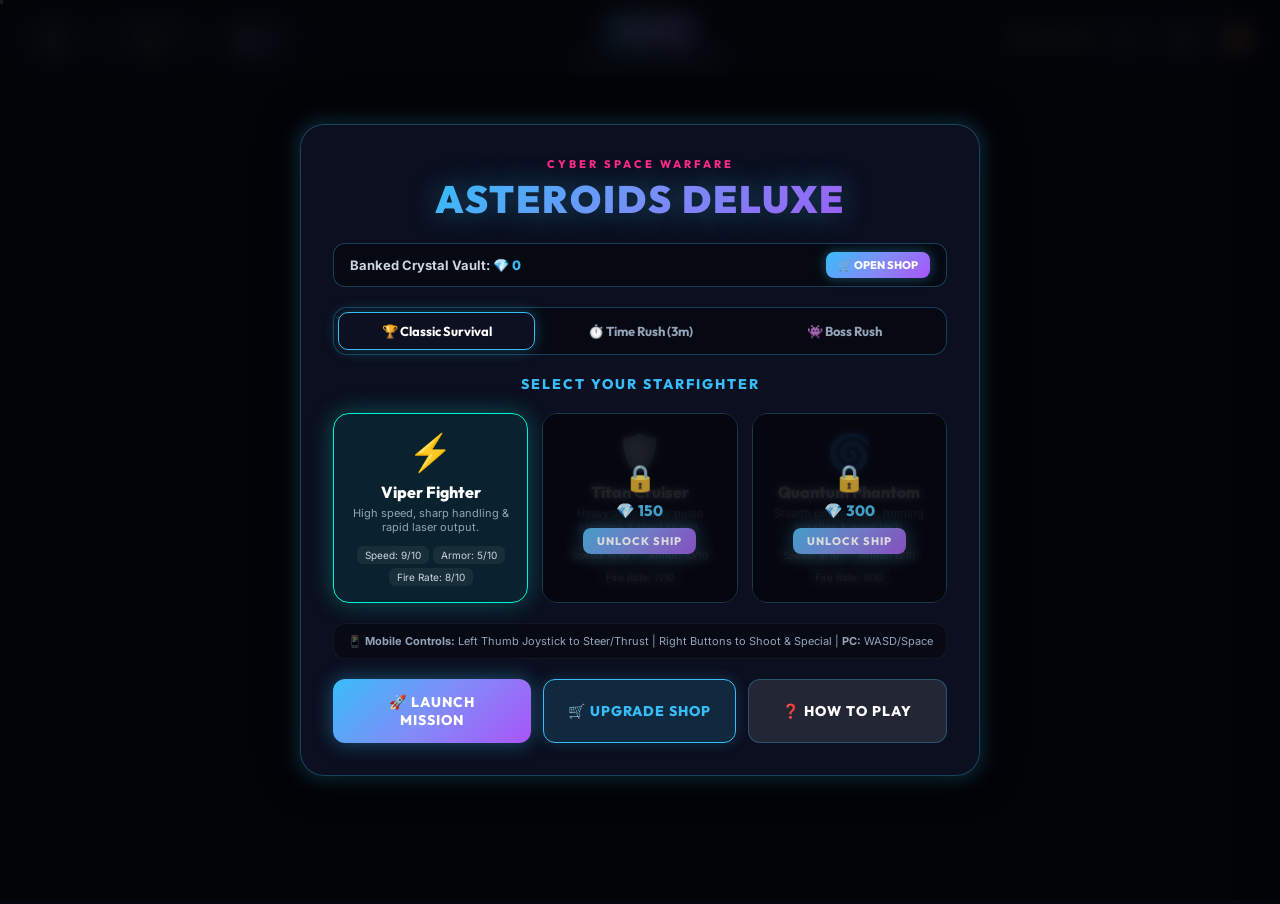
==== index.html @ 1f2d40e6 "feat: add responsive UI, touch-optimized game controls, and CSS styling for mobile support" ====
<!DOCTYPE html>
<html lang="en">
<head>
    <meta charset="UTF-8" />
    <meta name="viewport" content="width=device-width, initial-scale=1.0, maximum-scale=1.0, user-scalable=no, viewport-fit=cover" />
    <meta name="mobile-web-app-capable" content="yes" />
    <meta name="apple-mobile-web-app-capable" content="yes" />
    <meta name="apple-mobile-web-app-status-bar-style" content="black-translucent" />
    <meta name="theme-color" content="#05070e" />
    <title>Asteroids Deluxe: Cyber Space Warfare</title>
    
    <!-- Google Fonts -->
    <link rel="preconnect" href="https://fonts.googleapis.com" />
    <link rel="preconnect" href="https://fonts.gstatic.com" crossorigin />
    <link href="https://fonts.googleapis.com/css2?family=Outfit:wght@400;600;700;800;900&family=Inter:wght@400;500;600;700&display=swap" rel="stylesheet" />
    
    <!-- CSS -->
    <link rel="stylesheet" href="css/style.css" />
</head>
<body class="sci-fi-theme">
    <div class="app-viewport">
        <!-- PORTRAIT / LANDSCAPE PROMPT OVERLAY -->
        <div id="landscapePrompt" class="landscape-prompt-overlay">
            <div class="prompt-card">
                <div class="phone-rotate-icon">📱🔄</div>
                <h2>PLEASE ROTATE YOUR DEVICE</h2>
                <p>Asteroids Deluxe is designed for <strong>Mobile Landscape Mode</strong> for maximum tactical view & controls.</p>
                <button id="fullscreenLockBtn" class="btn btn-primary btn-fullscreen">
                    🚀 ENTER LANDSCAPE FULLSCREEN
                </button>
            </div>
        </div>

        <!-- CANVAS GAME VIEWPORT -->
        <canvas id="gameCanvas"></canvas>

        <!-- TOP HUD DISPLAY -->
        <header class="hud-top">
            <div class="hud-group">
                <div class="stat-box">
                    <span class="stat-label">SCORE</span>
                    <span class="stat-value" id="scoreDisplay">000,000</span>
                </div>
                <div class="stat-box">
                    <span class="stat-label">HIGH SCORE</span>
                    <span class="stat-value gold-text" id="highScoreDisplay">000,000</span>
                </div>
                <div class="stat-box">
                    <span class="stat-label">CRYSTALS</span>
                    <span class="stat-value cyan-text" id="crystalDisplay">💎 0</span>
                </div>
            </div>

            <div class="hud-group center-hud">
                <div class="wave-badge" id="waveBadge">WAVE 1</div>
                <div class="wave-objective-box">
                    <span class="wave-objective" id="waveObjective">ASTEROIDS: 8 REMAINING</span>
                    <div class="wave-progress-bar">
                        <div class="wave-progress-fill" id="waveProgressFill" style="width: 0%;"></div>
                    </div>
                </div>
                <!-- Boss Health Bar Container (Hidden by default) -->
                <div class="boss-health-container" id="bossHealthContainer" style="display: none;">
                    <div class="boss-name" id="bossName">ALIEN MOTHERSHIP</div>
                    <div class="boss-health-bar">
                        <div class="boss-health-fill" id="bossHealthFill" style="width: 100%;"></div>
                    </div>
                </div>
            </div>

            <div class="hud-group">
                <div class="lives-container" id="livesContainer">
                    <!-- Ship icons rendered dynamically -->
                </div>
                <button id="shopBtn" class="icon-btn" title="Upgrade Shop">
                    <span>🛒</span>
                </button>
                <button id="soundBtn" class="icon-btn" title="Toggle Sound">
                    <span id="soundIcon">🔊</span>
                </button>
                <button id="pauseBtn" class="icon-btn" title="Pause Game">
                    <span>⏸️</span>
                </button>
            </div>
        </header>

        <!-- SHIP SELECTION / START SCREEN OVERLAY -->
        <div id="startScreen" class="overlay-screen active">
            <div class="screen-card">
                <div class="game-logo">
                    <span class="logo-badge">CYBER SPACE WARFARE</span>
                    <h1 class="logo-title">ASTEROIDS DELUXE</h1>
                </div>

                <div class="vault-balance" id="vaultBalanceCard">
                    <span>Banked Crystal Vault: <strong class="cyan-text" id="vaultCrystalDisplay">💎 0</strong></span>
                    <button id="openShopChipBtn" class="vault-shop-chip">🛒 OPEN SHOP</button>
                </div>

                <div class="mode-selector">
                    <button class="mode-tab active" data-mode="classic">🏆 Classic Survival</button>
                    <button class="mode-tab" data-mode="timerush">⏱️ Time Rush (3m)</button>
                    <button class="mode-tab" data-mode="bossrush">👾 Boss Rush</button>
                </div>

                <h2 class="section-title">SELECT YOUR STARFIGHTER</h2>
                <div class="ship-select-grid">
                    <!-- Viper Fighter -->
                    <div class="ship-card selected" data-ship="viper" id="shipCardViper">
                        <div class="ship-preview viper-preview">⚡</div>
                        <h3 class="ship-name">Viper Fighter</h3>
                        <p class="ship-desc">High speed, sharp handling & rapid laser output.</p>
                        <div class="ship-stats">
                            <span class="stat-pill">Speed: 9/10</span>
                            <span class="stat-pill">Armor: 5/10</span>
                            <span class="stat-pill">Fire Rate: 8/10</span>
                        </div>
                    </div>

                    <!-- Titan Cruiser -->
                    <div class="ship-card locked" data-ship="titan" id="shipCardTitan">
                        <div class="lock-overlay" id="lockOverlayTitan">
                            <span class="lock-icon">🔒</span>
                            <span class="lock-cost">💎 150</span>
                            <button class="btn btn-primary btn-unlock" id="unlockTitanBtn">UNLOCK SHIP</button>
                        </div>
                        <div class="ship-preview titan-preview">🛡️</div>
                        <h3 class="ship-name">Titan Cruiser</h3>
                        <p class="ship-desc">Heavy armor, dual pulse cannons & blast shield.</p>
                        <div class="ship-stats">
                            <span class="stat-pill">Speed: 6/10</span>
                            <span class="stat-pill">Armor: 10/10</span>
                            <span class="stat-pill">Fire Rate: 7/10</span>
                        </div>
                    </div>

                    <!-- Quantum Phantom -->
                    <div class="ship-card locked" data-ship="quantum" id="shipCardQuantum">
                        <div class="lock-overlay" id="lockOverlayQuantum">
                            <span class="lock-icon">🔒</span>
                            <span class="lock-cost">💎 300</span>
                            <button class="btn btn-primary btn-unlock" id="unlockQuantumBtn">UNLOCK SHIP</button>
                        </div>
                        <div class="ship-preview quantum-preview">🌀</div>
                        <h3 class="ship-name">Quantum Phantom</h3>
                        <p class="ship-desc">Stealth phase-dash, homing missiles & warp tech.</p>
                        <div class="ship-stats">
                            <span class="stat-pill">Speed: 8/10</span>
                            <span class="stat-pill">Armor: 6/10</span>
                            <span class="stat-pill">Fire Rate: 9/10</span>
                        </div>
                    </div>
                </div>

                <div class="controls-guide">
                    <span>📱 <strong>Mobile Controls:</strong> Left Thumb Joystick to Steer/Thrust | Right Buttons to Shoot & Special | <strong>PC:</strong> WASD/Space</span>
                </div>

                <div class="start-actions">
                    <button id="startGameBtn" class="btn btn-primary btn-launch">
                        🚀 LAUNCH MISSION
                    </button>
                    <button id="startShopBtn" class="btn btn-secondary btn-shop-menu">
                        🛒 UPGRADE SHOP
                    </button>
                    <button id="helpBtn" class="btn btn-secondary btn-help">
                        ❓ HOW TO PLAY
                    </button>
                </div>
            </div>
        </div>

        <!-- UPGRADE SHOP DRAWER OVERLAY -->
        <div id="shopDrawer" class="overlay-drawer">
            <div class="drawer-content">
                <div class="drawer-header">
                    <h2>🛒 SPACE CRYSTAL UPGRADE SHOP</h2>
                    <button id="closeShopBtn" class="close-btn">&times;</button>
                </div>
                <div class="shop-balance">
                    Available Crystals: <span class="cyan-text" id="shopCrystalCount">💎 0</span>
                </div>
                <div class="shop-items-grid">
                    <!-- Laser Power -->
                    <div class="shop-item">
                        <div class="item-icon">⚡</div>
                        <div class="item-details">
                            <h3>Plasma Laser Power</h3>
                            <p>Increase laser damage & size</p>
                            <div class="item-level" id="levelLaser">Lvl 1/5</div>
                        </div>
                        <button class="btn btn-primary buy-btn" id="buyLaserBtn" data-upgrade="laser">
                            💎 <span id="costLaser">50</span>
                        </button>
                    </div>

                    <!-- Fire Rate -->
                    <div class="shop-item">
                        <div class="item-icon">🔥</div>
                        <div class="item-details">
                            <h3>Rapid Cannon Pulse</h3>
                            <p>Faster firing velocity & shorter delay</p>
                            <div class="item-level" id="levelFirerate">Lvl 1/5</div>
                        </div>
                        <button class="btn btn-primary buy-btn" id="buyFirerateBtn" data-upgrade="firerate">
                            💎 <span id="costFirerate">40</span>
                        </button>
                    </div>

                    <!-- Shield Capacity -->
                    <div class="shop-item">
                        <div class="item-icon">🛡️</div>
                        <div class="item-details">
                            <h3>Force Shield Generator</h3>
                            <p>Absorb collision damage & hazards</p>
                            <div class="item-level" id="levelShield">Lvl 1/5</div>
                        </div>
                        <button class="btn btn-primary buy-btn" id="buyShieldBtn" data-upgrade="shield">
                            💎 <span id="costShield">60</span>
                        </button>
                    </div>

                    <!-- Bomb Capacity -->
                    <div class="shop-item">
                        <div class="item-icon">💣</div>
                        <div class="item-details">
                            <h3>EMP Smart Bomb Charge</h3>
                            <p>Destroys all asteroids & UFOs in radius</p>
                            <div class="item-level" id="levelBomb">Lvl 1/3</div>
                        </div>
                        <button class="btn btn-primary buy-btn" id="buyBombBtn" data-upgrade="bomb">
                            💎 <span id="costBomb">75</span>
                        </button>
                    </div>

                    <!-- Crystal Magnet -->
                    <div class="shop-item">
                        <div class="item-icon">🧲</div>
                        <div class="item-details">
                            <h3>Crystal Magnet Field</h3>
                            <p>Attract floating crystals from a distance</p>
                            <div class="item-level" id="levelMagnet">Lvl 1/5</div>
                        </div>
                        <button class="btn btn-primary buy-btn" id="buyMagnetBtn" data-upgrade="magnet">
                            💎 <span id="costMagnet">40</span>
                        </button>
                    </div>

                    <!-- Extra Life Repair -->
                    <div class="shop-item">
                        <div class="item-icon">❤️</div>
                        <div class="item-details">
                            <h3>Hull Repair / Extra Life</h3>
                            <p>Add 1 extra life to current starfighter</p>
                            <div class="item-level" id="levelLife">Instant</div>
                        </div>
                        <button class="btn btn-primary buy-btn" id="buyLifeBtn" data-upgrade="life">
                            💎 <span id="costLife">100</span>
                        </button>
                    </div>
                </div>
            </div>
        </div>

        <!-- HOW TO PLAY & CONTROLS TUTORIAL MODAL -->
        <div id="helpModal" class="overlay-screen">
            <div class="screen-card help-card">
                <div class="drawer-header">
                    <h2>❓ COMMANDER'S TACTICAL GUIDE</h2>
                    <button id="closeHelpBtn" class="close-btn">&times;</button>
                </div>
                <div class="help-grid">
                    <div class="help-box">
                        <h3>🎮 PC Controls</h3>
                        <p><strong>WASD / Arrow Keys</strong> — Steer & Thrust</p>
                        <p><strong>SPACE / Left-Click</strong> — Auto Fire</p>
                        <p><strong>SHIFT / Right-Click</strong> — Quantum Phase Dash</p>
                        <p><strong>E / B</strong> — EMP Smart Bomb</p>
                    </div>
                    <div class="help-box">
                        <h3>📱 Mobile Touch Controls</h3>
                        <p><strong>Left Thumb Joystick</strong> — Dynamic Touch Steering & Thrust</p>
                        <p><strong>🔥 Button</strong> — Hold for Auto Fire</p>
                        <p><strong>⚡ Button</strong> — Quantum Warp Dash</p>
                        <p><strong>💣 Button</strong> — EMP Bomb Clear</p>
                    </div>
                    <div class="help-box">
                        <h3>💎 Economy & Crystals</h3>
                        <p>Destroy Asteroids & UFOs to drop Space Crystals. Collect crystals to permanently unlock <strong>Titan Cruiser</strong> & <strong>Quantum Phantom</strong> or purchase <strong>Hangar Upgrades</strong>!</p>
                    </div>
                    <div class="help-box">
                        <h3>🏆 Game Modes & Bosses</h3>
                        <p><strong>Classic:</strong> Infinite survival with Mothership Boss every 5 waves.</p>
                        <p><strong>Time Rush:</strong> Score max points in 3 minutes.</p>
                        <p><strong>Boss Rush:</strong> Face continuous enraged Alien Motherships.</p>
                    </div>
                </div>
                <button id="gotitBtn" class="btn btn-primary" style="align-self: center; margin-top: 10px;">Got It, Commander! 🚀</button>
            </div>
        </div>

        <!-- PAUSE & GAME OVER MODAL -->
        <div id="statusModal" class="overlay-screen">
            <div class="screen-card modal-card">
                <div class="modal-icon" id="modalIcon">💥</div>
                <h1 class="modal-title" id="modalTitle">GAME OVER</h1>
                <p class="modal-subtitle" id="modalSubtitle">Your starfighter was destroyed in the deep void.</p>

                <div class="stats-summary-grid">
                    <div class="summary-box">
                        <span class="summary-num" id="summaryScore">0</span>
                        <span class="summary-lbl">Final Score</span>
                    </div>
                    <div class="summary-box">
                        <span class="summary-num" id="summaryWave">1</span>
                        <span class="summary-lbl">Wave Reached</span>
                    </div>
                    <div class="summary-box">
                        <span class="summary-num" id="summaryAsteroids">0</span>
                        <span class="summary-lbl">Asteroids Destroyed</span>
                    </div>
                </div>

                <div class="modal-button-group">
                    <button id="resumeBtn" class="btn btn-secondary" style="display: none;">▶ Resume</button>
                    <button id="restartBtn" class="btn btn-primary">🔄 Play Again</button>
                    <button id="modalShopBtn" class="btn btn-secondary">🛒 Upgrade Shop</button>
                    <button id="hangarBtn" class="btn btn-secondary">🚀 Hangar</button>
                </div>
            </div>
        </div>

        <!-- TOUCH VIRTUAL JOYSTICK & CONTROLS FOR MOBILE LANDSCAPE -->
        <div class="mobile-controls-overlay" id="mobileControls">
            <div class="touch-zone left-zone" id="joystickZone">
                <div class="joystick-base" id="joystickBase">
                    <div class="joystick-ring"></div>
                    <div class="joystick-stick" id="joystickStick"></div>
                </div>
            </div>
            <div class="touch-zone right-zone">
                <button class="touch-action-btn special-btn" id="touchSpecialBtn" title="Quantum Dash">⚡</button>
                <button class="touch-action-btn bomb-btn" id="touchBombBtn" title="EMP Bomb">
                    💣<span class="bomb-badge" id="touchBombCount">2</span>
                </button>
                <button class="touch-action-btn fire-btn" id="touchFireBtn" title="Auto Fire">🔥</button>
            </div>
        </div>
    </div>

    <!-- SCRIPTS -->
    <script type="module" src="js/audio.js"></script>
    <script type="module" src="js/particles.js"></script>
    <script type="module" src="js/entities.js"></script>
    <script type="module" src="js/shop.js"></script>
    <script type="module" src="js/game.js"></script>
    <script type="module" src="js/app.js"></script>
</body>
</html>
---- css/style.css ----
/* ============================================
   ASTEROIDS DELUXE - CYBER DESIGN SYSTEM
   ============================================ */

/* Game canvas cursor */
#gameCanvas {
    cursor: crosshair;
}

:root {
    --font-heading: 'Outfit', sans-serif;
    --font-body: 'Inter', sans-serif;
    
    --bg-dark: #05070e;
    --surface-glass: rgba(13, 18, 36, 0.85);
    --surface-border: rgba(56, 189, 248, 0.3);
    
    --neon-cyan: #38bdf8;
    --neon-pink: #ff2a85;
    --neon-gold: #ffd700;
    --neon-green: #00f5d4;
    --neon-purple: #a855f7;
    --neon-danger: #ef4444;
    
    --gradient-primary: linear-gradient(135deg, #38bdf8, #818cf8, #a855f7);
    --gradient-gold: linear-gradient(135deg, #ffd700, #f59e0b, #d97706);
    --shadow-neon: 0 0 20px rgba(56, 189, 248, 0.4);
    
    --border-radius: 16px;
    --transition: all 0.3s cubic-bezier(0.4, 0, 0.2, 1);
}

* {
    margin: 0;
    padding: 0;
    box-sizing: border-box;
    user-select: none;
    -webkit-user-select: none;
    touch-action: none;
    -webkit-touch-callout: none;
    -webkit-tap-highlight-color: transparent;
}

/* Allow Touch Scrolling & Dragging on all UI overlays, cards, shop drawers, and buttons */
.overlay-screen,
.overlay-drawer,
.drawer-content,
.screen-card,
.modal-card,
.help-card,
.shop-items-grid,
.mode-selector,
.mode-tab,
.ship-card,
.vault-balance,
.btn,
.close-btn,
.icon-btn,
.stat-box,
.hud-top,
.help-grid,
.help-box {
    touch-action: pan-y !important;
    -webkit-overflow-scrolling: touch;
}

.ship-select-grid {
    touch-action: pan-x pan-y !important;
    -webkit-overflow-scrolling: touch;
}

body, html {
    width: 100%;
    height: 100%;
    overflow: hidden;
    background: var(--bg-dark);
    font-family: var(--font-body);
    color: #ffffff;
    position: fixed;
}

/* PORTRAIT LANDSCAPE LOCK PROMPT */
.landscape-prompt-overlay {
    display: none;
    position: fixed;
    top: 0;
    left: 0;
    width: 100vw;
    height: 100vh;
    z-index: 999;
    background: rgba(5, 7, 14, 0.96);
    backdrop-filter: blur(20px);
    align-items: center;
    justify-content: center;
    padding: 24px;
    text-align: center;
}

/* Show portrait warning on mobile screens when held vertically */
@media screen and (orientation: portrait) and (max-width: 900px) {
    .landscape-prompt-overlay {
        display: flex;
        animation: fadeIn 0.3s ease;
    }
}

.prompt-card {
    background: var(--surface-glass);
    border: 2px solid var(--neon-cyan);
    border-radius: 24px;
    padding: 32px 24px;
    max-width: 380px;
    width: 100%;
    box-shadow: var(--shadow-neon);
    display: flex;
    flex-direction: column;
    align-items: center;
    gap: 16px;
}

.phone-rotate-icon {
    font-size: 64px;
    animation: rotatePhone 2.5s cubic-bezier(0.4, 0, 0.2, 1) infinite;
}

@keyframes rotatePhone {
    0%, 10% { transform: rotate(0deg); }
    40%, 60% { transform: rotate(-90deg); }
    90%, 100% { transform: rotate(0deg); }
}

.prompt-card h2 {
    font-family: var(--font-heading);
    font-size: 20px;
    font-weight: 800;
    letter-spacing: 1px;
    color: var(--neon-cyan);
}

.prompt-card p {
    font-size: 13px;
    color: #94a3b8;
    line-height: 1.5;
}

.btn-fullscreen {
    width: 100%;
    justify-content: center;
    margin-top: 8px;
    font-size: 14px;
    padding: 14px;
}

/* MOBILE CONTROLS OVERLAY */
.mobile-controls-overlay {
    display: none;
    position: absolute;
    bottom: 0;
    left: 0;
    width: 100%;
    height: 100%;
    z-index: 50;
    pointer-events: none;
}

/* Show touch controls on touch devices or screens <= 1024px */
@media (max-width: 1024px), (pointer: coarse) {
    .mobile-controls-overlay {
        display: flex;
    }
}

.touch-zone {
    flex: 1;
    height: 100%;
    position: relative;
    pointer-events: auto;
}

.left-zone {
    position: relative;
}

.right-zone {
    display: flex;
    align-items: flex-end;
    justify-content: flex-end;
    gap: 14px;
    padding-right: 28px;
    padding-bottom: 24px;
}

/* Dynamic Joystick Base */
.joystick-base {
    position: absolute;
    bottom: 24px;
    left: 28px;
    width: 110px;
    height: 110px;
    border-radius: 50%;
    background: rgba(13, 18, 36, 0.65);
    border: 2px solid var(--neon-cyan);
    box-shadow: 0 0 25px rgba(56, 189, 248, 0.3);
    backdrop-filter: blur(8px);
    transition: opacity 0.2s ease, transform 0.15s ease;
    opacity: 0.75;
}

.joystick-base.active {
    opacity: 1;
    border-color: #ffffff;
    box-shadow: 0 0 35px rgba(56, 189, 248, 0.6);
}

.joystick-ring {
    position: absolute;
    top: 50%;
    left: 50%;
    transform: translate(-50%, -50%);
    width: 60px;
    height: 60px;
    border-radius: 50%;
    border: 1px dashed rgba(255, 255, 255, 0.3);
}

.joystick-stick {
    position: absolute;
    top: 50%;
    left: 50%;
    width: 46px;
    height: 46px;
    margin-left: -23px;
    margin-top: -23px;
    border-radius: 50%;
    background: radial-gradient(circle at 35% 35%, #38bdf8, #0284c7);
    border: 2px solid #ffffff;
    box-shadow: 0 0 16px rgba(56, 189, 248, 0.9);
    transition: transform 0.05s ease-out;
}

/* Touch Action Buttons */
.touch-action-btn {
    position: relative;
    width: 58px;
    height: 58px;
    border-radius: 50%;
    border: 2px solid var(--surface-border);
    background: var(--surface-glass);
    backdrop-filter: blur(12px);
    color: #ffffff;
    font-size: 24px;
    display: flex;
    align-items: center;
    justify-content: center;
    box-shadow: 0 4px 20px rgba(0, 0, 0, 0.6);
    transition: transform 0.1s ease, border-color 0.2s ease, box-shadow 0.2s ease;
    touch-action: none;
    -webkit-tap-highlight-color: transparent;
}

.touch-action-btn:active, .touch-action-btn.touch-active {
    transform: scale(0.92);
    border-color: #ffffff;
}

.fire-btn {
    width: 72px;
    height: 72px;
    font-size: 30px;
    background: linear-gradient(135deg, rgba(255, 42, 133, 0.85), rgba(255, 96, 48, 0.85));
    border-color: var(--neon-pink);
    box-shadow: 0 0 25px rgba(255, 42, 133, 0.5);
}

.fire-btn:active, .fire-btn.touch-active {
    box-shadow: 0 0 35px rgba(255, 42, 133, 0.8);
}

.special-btn {
    border-color: var(--neon-cyan);
    box-shadow: 0 0 15px rgba(56, 189, 248, 0.3);
}

.bomb-btn {
    border-color: var(--neon-purple);
    box-shadow: 0 0 15px rgba(168, 85, 247, 0.3);
}

.bomb-badge {
    position: absolute;
    top: -4px;
    right: -4px;
    background: var(--neon-pink);
    color: #ffffff;
    font-size: 11px;
    font-weight: 800;
    font-family: var(--font-heading);
    width: 20px;
    height: 20px;
    border-radius: 50%;
    display: flex;
    align-items: center;
    justify-content: center;
    border: 2px solid #05070e;
}

.touch-action-btn.on-cooldown {
    opacity: 0.4;
    filter: grayscale(0.6);
    pointer-events: none;
}

/* TOP HUD DISPLAY SYSTEM */
.hud-top {
    position: absolute;
    top: 0;
    left: 0;
    width: 100%;
    display: flex;
    justify-content: space-between;
    align-items: flex-start;
    padding: 16px 20px;
    z-index: 60;
    pointer-events: none;
    box-sizing: border-box;
}

.hud-top * {
    pointer-events: auto;
}

.hud-group {
    display: flex;
    align-items: center;
    gap: 12px;
}

.stat-box {
    background: var(--surface-glass);
    border: 1px solid var(--surface-border);
    border-radius: 12px;
    padding: 6px 14px;
    display: flex;
    flex-direction: column;
    align-items: center;
    box-shadow: 0 4px 15px rgba(0, 0, 0, 0.4);
    backdrop-filter: blur(8px);
}

.stat-label {
    font-size: 9px;
    font-weight: 800;
    letter-spacing: 1.5px;
    color: #94a3b8;
    font-family: var(--font-heading);
}

.stat-value {
    font-family: var(--font-heading);
    font-size: 18px;
    font-weight: 900;
    letter-spacing: 1px;
    color: #ffffff;
}

.gold-text {
    color: var(--neon-gold);
    text-shadow: 0 0 10px rgba(255, 215, 0, 0.4);
}

.wave-badge {
    background: var(--gradient-primary);
    color: #ffffff;
    font-family: var(--font-heading);
    font-size: 14px;
    font-weight: 900;
    letter-spacing: 2px;
    padding: 6px 16px;
    border-radius: 20px;
    box-shadow: 0 0 20px rgba(56, 189, 248, 0.5);
    text-align: center;
}

.lives-container {
    display: flex;
    align-items: center;
    gap: 6px;
}

.life-icon {
    font-size: 20px;
    filter: drop-shadow(0 0 6px var(--neon-cyan));
}

.icon-btn {
    width: 44px;
    height: 44px;
    border-radius: 12px;
    border: 1px solid var(--surface-border);
    background: var(--surface-glass);
    color: #ffffff;
    font-size: 18px;
    display: flex;
    align-items: center;
    justify-content: center;
    cursor: pointer;
    backdrop-filter: blur(8px);
    transition: var(--transition);
    box-shadow: 0 4px 15px rgba(0, 0, 0, 0.4);
}

.icon-btn:hover {
    transform: translateY(-2px);
    border-color: var(--neon-cyan);
    box-shadow: 0 0 20px rgba(56, 189, 248, 0.4);
}

.icon-btn:active {
    transform: scale(0.95);
}

.boss-health-container {
    background: rgba(15, 5, 10, 0.85);
    border: 1px solid var(--neon-danger);
    border-radius: 12px;
    padding: 6px 14px;
    display: flex;
    flex-direction: column;
    align-items: center;
    gap: 4px;
    width: 260px;
    box-shadow: 0 0 20px rgba(239, 68, 68, 0.4);
    backdrop-filter: blur(8px);
}

.boss-name {
    font-family: var(--font-heading);
    font-size: 11px;
    font-weight: 900;
    letter-spacing: 2px;
    color: var(--neon-danger);
}

.boss-health-bar {
    width: 100%;
    height: 8px;
    background: rgba(255, 255, 255, 0.1);
    border-radius: 4px;
    overflow: hidden;
}

.boss-health-fill {
    height: 100%;
    background: linear-gradient(90deg, #ef4444, #ff2a85);
    transition: width 0.2s ease;
    box-shadow: 0 0 10px var(--neon-danger);
}

/* COMPACT LANDSCAPE MOBILE LAYOUTS (height <= 550px) */
@media screen and (max-height: 550px) {
    .hud-top {
        padding: 8px 14px;
    }

    .stat-box {
        padding: 4px 10px;
        border-radius: 8px;
    }

    .stat-label {
        font-size: 8px;
    }

    .stat-value {
        font-size: 15px;
    }

    .wave-badge {
        font-size: 12px;
        padding: 4px 12px;
    }

    .icon-btn {
        width: 36px;
        height: 36px;
        font-size: 15px;
        border-radius: 8px;
    }

    .boss-health-container {
        width: 200px;
        padding: 4px 8px;
    }

    .boss-name {
        font-size: 9px;
    }

    .boss-health-bar {
        height: 7px;
    }

    .overlay-screen {
        align-items: flex-start;
        padding: 10px 8px;
    }

    .screen-card {
        padding: 16px;
        gap: 10px;
        max-height: none;
        margin: auto;
        touch-action: pan-y !important;
        -webkit-overflow-scrolling: touch;
    }

    .logo-badge {
        font-size: 9px;
    }

    .logo-title {
        font-size: 24px;
    }

    .section-title {
        font-size: 11px;
    }

    .mode-tab {
        padding: 5px 10px;
        font-size: 10px;
    }

    /* Ship selection grid converts to responsive scrollable flex row on short landscape height */
    .ship-select-grid {
        display: flex;
        flex-direction: row;
        gap: 10px;
        overflow-x: auto;
        padding-bottom: 8px;
        scroll-snap-type: x mandatory;
        touch-action: pan-x pan-y !important;
    }

    .ship-card {
        flex: 1 0 180px;
        min-width: 180px;
        padding: 10px;
        scroll-snap-align: center;
    }

    .ship-preview {
        font-size: 26px;
        margin-bottom: 2px;
    }

    .ship-name {
        font-size: 13px;
    }

    .ship-desc {
        font-size: 9px;
        margin-bottom: 4px;
    }

    .stat-pill {
        font-size: 8px;
        padding: 2px 4px;
    }

    .btn-launch, .btn-shop-menu, .btn-help {
        padding: 10px 14px;
        font-size: 13px;
    }

    .overlay-drawer {
        width: min(380px, 92vw);
        padding: 14px;
    }
}

@keyframes fadeIn {
    from { opacity: 0; }
    to { opacity: 1; }
}

@keyframes shieldPulse {
    0%   { transform: scale(1);   opacity: 0.7; }
    50%  { transform: scale(1.15); opacity: 0.3; }
    100% { transform: scale(1);   opacity: 0.7; }
}

.controls-guide kbd {
    background: rgba(56,189,248,0.15);
    border: 1px solid var(--neon-cyan);
    border-radius: 5px;
    padding: 1px 6px;
    font-size: 11px;
    font-family: monospace;
    color: var(--neon-cyan);
}

@keyframes urgentBlink {
    0%, 100% { opacity: 1; }
    50%       { opacity: 0.4; }
}

.timer-urgent {
    animation: urgentBlink 0.5s steps(1) infinite;
}

/* OVERLAY SCREENS & CARDS */
.overlay-screen {
    position: fixed;
    top: 0;
    left: 0;
    width: 100vw;
    height: 100vh;
    background: rgba(4, 5, 10, 0.88);
    backdrop-filter: blur(12px);
    -webkit-backdrop-filter: blur(12px);
    display: none;
    align-items: center;
    justify-content: center;
    z-index: 100;
    padding: 16px;
    box-sizing: border-box;
    overflow-y: auto;
    touch-action: pan-y !important;
    -webkit-overflow-scrolling: touch;
}

.overlay-screen.active {
    display: flex !important;
}

.screen-card {
    background: var(--surface-glass);
    border: 1px solid var(--surface-border);
    border-radius: 24px;
    padding: 32px;
    max-width: 680px;
    width: 100%;
    box-shadow: 0 0 40px rgba(0, 0, 0, 0.8), var(--shadow-neon);
    display: flex;
    flex-direction: column;
    gap: 20px;
    animation: fadeIn 0.3s cubic-bezier(0.4, 0, 0.2, 1);
    max-height: 90vh;
    overflow-y: auto;
    margin: auto;
    touch-action: pan-y !important;
    -webkit-overflow-scrolling: touch;
}

.game-logo {
    text-align: center;
    display: flex;
    flex-direction: column;
    align-items: center;
    gap: 4px;
}

.logo-badge {
    font-size: 11px;
    font-weight: 800;
    letter-spacing: 3px;
    color: var(--neon-pink);
    font-family: var(--font-heading);
}

.logo-title {
    font-family: var(--font-heading);
    font-size: 38px;
    font-weight: 900;
    letter-spacing: 2px;
    background: var(--gradient-primary);
    -webkit-background-clip: text;
    -webkit-text-fill-color: transparent;
    text-shadow: 0 0 30px rgba(56, 189, 248, 0.4);
}

.section-title {
    font-family: var(--font-heading);
    font-size: 14px;
    font-weight: 800;
    letter-spacing: 2px;
    color: var(--neon-cyan);
    text-align: center;
}

.mode-selector {
    display: flex;
    gap: 8px;
    background: rgba(0, 0, 0, 0.4);
    padding: 4px;
    border-radius: 14px;
    border: 1px solid var(--surface-border);
}

.mode-tab {
    flex: 1;
    padding: 10px 16px;
    border: none;
    border-radius: 10px;
    background: transparent;
    color: #94a3b8;
    font-family: var(--font-heading);
    font-size: 13px;
    font-weight: 700;
    cursor: pointer;
    transition: var(--transition);
}

.mode-tab.active {
    background: var(--surface-glass);
    color: #ffffff;
    border: 1px solid var(--neon-cyan);
    box-shadow: 0 0 15px rgba(56, 189, 248, 0.3);
}

.ship-select-grid {
    display: grid;
    grid-template-columns: repeat(3, 1fr);
    gap: 14px;
}

.ship-card {
    background: rgba(0, 0, 0, 0.3);
    border: 1px solid var(--surface-border);
    border-radius: 16px;
    padding: 16px;
    cursor: pointer;
    transition: var(--transition);
    display: flex;
    flex-direction: column;
    align-items: center;
    text-align: center;
}

.ship-card:hover {
    transform: translateY(-2px);
    border-color: var(--neon-cyan);
    box-shadow: 0 0 20px rgba(56, 189, 248, 0.2);
}

.ship-card.selected {
    border-color: var(--neon-green);
    background: rgba(0, 245, 212, 0.08);
    box-shadow: 0 0 25px rgba(0, 245, 212, 0.3);
}

.ship-preview {
    font-size: 36px;
    margin-bottom: 8px;
}

.ship-name {
    font-family: var(--font-heading);
    font-size: 16px;
    font-weight: 800;
    margin-bottom: 4px;
}

.ship-desc {
    font-size: 11px;
    color: #94a3b8;
    margin-bottom: 12px;
    line-height: 1.3;
}

.ship-stats {
    display: flex;
    flex-wrap: wrap;
    gap: 4px;
    justify-content: center;
}

.stat-pill {
    font-size: 10px;
    background: rgba(255, 255, 255, 0.06);
    border-radius: 6px;
    padding: 3px 8px;
    color: #cbd5e1;
}

.controls-guide {
    background: rgba(0, 0, 0, 0.3);
    border-radius: 12px;
    padding: 10px;
    font-size: 11px;
    color: #94a3b8;
    text-align: center;
    border: 1px solid rgba(255, 255, 255, 0.05);
}

.btn {
    display: inline-flex;
    align-items: center;
    gap: 8px;
    padding: 14px 24px;
    border-radius: 12px;
    font-family: var(--font-heading);
    font-size: 14px;
    font-weight: 800;
    letter-spacing: 1px;
    cursor: pointer;
    transition: var(--transition);
    border: none;
}

.btn-primary {
    background: var(--gradient-primary);
    color: #ffffff;
    box-shadow: 0 0 20px rgba(56, 189, 248, 0.4);
}

.btn-primary:hover {
    transform: translateY(-2px);
    box-shadow: 0 0 30px rgba(56, 189, 248, 0.7);
}

.btn-secondary {
    background: rgba(255, 255, 255, 0.1);
    color: #ffffff;
    border: 1px solid var(--surface-border);
}

.btn-secondary:hover {
    background: rgba(255, 255, 255, 0.2);
}

/* OVERLAY DRAWER (SHOP) */
.overlay-drawer {
    position: fixed;
    top: 0;
    right: -420px;
    width: min(400px, 90vw);
    height: 100vh;
    background: var(--bg-dark);
    border-left: 1px solid var(--surface-border);
    box-shadow: -10px 0 40px rgba(0, 0, 0, 0.8);
    z-index: 120;
    transition: right 0.35s cubic-bezier(0.4, 0, 0.2, 1);
    padding: 24px;
    box-sizing: border-box;
    display: flex;
    flex-direction: column;
}

.overlay-drawer.active {
    right: 0;
}

.drawer-header {
    display: flex;
    justify-content: space-between;
    align-items: center;
    padding-bottom: 16px;
    border-bottom: 1px solid var(--surface-border);
}

.drawer-header h2 {
    font-family: var(--font-heading);
    font-size: 15px;
    font-weight: 800;
    color: var(--neon-cyan);
}

.close-btn {
    background: none;
    border: none;
    color: #94a3b8;
    font-size: 28px;
    cursor: pointer;
    transition: color 0.2s ease;
}

.close-btn:hover {
    color: #ffffff;
}

.shop-balance {
    font-size: 14px;
    font-weight: 700;
    padding: 16px 0;
    text-align: center;
}

.cyan-text {
    color: var(--neon-cyan);
    font-weight: 800;
}

.shop-items-grid {
    display: flex;
    flex-direction: column;
    gap: 12px;
    overflow-y: auto;
    flex: 1;
}

.shop-item {
    background: rgba(13, 18, 36, 0.7);
    border: 1px solid var(--surface-border);
    border-radius: 14px;
    padding: 14px;
    display: flex;
    align-items: center;
    gap: 12px;
}

.item-icon {
    font-size: 28px;
}

.item-details {
    flex: 1;
}

.item-details h3 {
    font-size: 13px;
    font-family: var(--font-heading);
    font-weight: 800;
}

.item-details p {
    font-size: 10px;
    color: #94a3b8;
}

.item-level {
    font-size: 10px;
    color: var(--neon-green);
    font-weight: 700;
    margin-top: 2px;
}

.buy-btn {
    padding: 8px 14px;
    font-size: 12px;
    border-radius: 10px;
}

/* WAVE OBJECTIVE & PROGRESS HUD */
.center-hud {
    display: flex;
    flex-direction: column;
    align-items: center;
    gap: 4px;
}

.wave-objective-box {
    display: flex;
    flex-direction: column;
    align-items: center;
    gap: 2px;
}

.wave-objective {
    font-size: 10px;
    font-weight: 800;
    letter-spacing: 1.5px;
    color: var(--neon-cyan);
    font-family: var(--font-heading);
    text-shadow: 0 0 8px rgba(56, 189, 248, 0.5);
}

.wave-progress-bar {
    width: 140px;
    height: 4px;
    background: rgba(255, 255, 255, 0.15);
    border-radius: 4px;
    overflow: hidden;
}

.wave-progress-fill {
    height: 100%;
    background: linear-gradient(90deg, #38bdf8, #00f5d4);
    transition: width 0.3s ease;
    box-shadow: 0 0 10px var(--neon-cyan);
}

/* BANKED VAULT BALANCE */
.vault-balance {
    font-size: 13px;
    font-weight: 700;
    color: #cbd5e1;
    text-align: center;
    background: rgba(0, 0, 0, 0.4);
    border: 1px solid var(--surface-border);
    padding: 8px 16px;
    border-radius: 12px;
    display: flex;
    align-items: center;
    justify-content: space-between;
    gap: 10px;
}

.vault-shop-chip {
    background: var(--gradient-primary);
    border: none;
    color: #ffffff;
    font-family: var(--font-heading);
    font-size: 11px;
    font-weight: 800;
    padding: 6px 12px;
    border-radius: 8px;
    cursor: pointer;
    box-shadow: 0 0 12px rgba(56, 189, 248, 0.4);
    transition: var(--transition);
    white-space: nowrap;
}

.vault-shop-chip:hover {
    transform: scale(1.05);
    box-shadow: 0 0 18px rgba(56, 189, 248, 0.7);
}

.btn-shop-menu {
    background: rgba(56, 189, 248, 0.15);
    color: var(--neon-cyan);
    border: 1px solid var(--neon-cyan);
    box-shadow: 0 0 15px rgba(56, 189, 248, 0.2);
}

.btn-shop-menu:hover {
    background: rgba(56, 189, 248, 0.3);
    box-shadow: 0 0 25px rgba(56, 189, 248, 0.6);
}

/* LOCKED SHIPS */
.ship-card.locked {
    position: relative;
    opacity: 0.85;
    filter: grayscale(0.2);
}

.lock-overlay {
    position: absolute;
    top: 0;
    left: 0;
    width: 100%;
    height: 100%;
    background: rgba(5, 7, 14, 0.85);
    backdrop-filter: blur(4px);
    border-radius: 14px;
    display: flex;
    flex-direction: column;
    align-items: center;
    justify-content: center;
    gap: 8px;
    z-index: 10;
    padding: 12px;
    transition: var(--transition);
}

.lock-icon {
    font-size: 26px;
}

.lock-cost {
    font-family: var(--font-heading);
    font-size: 15px;
    font-weight: 800;
    color: var(--neon-cyan);
}

.btn-unlock {
    padding: 6px 14px;
    font-size: 11px;
    border-radius: 8px;
}

.start-actions {
    display: flex;
    gap: 12px;
    width: 100%;
}

.btn-launch, .btn-help {
    flex: 1;
    justify-content: center;
}

/* HELP MODAL */
.help-card {
    max-width: 640px;
    padding: 24px;
}

.help-grid {
    display: grid;
    grid-template-columns: repeat(2, 1fr);
    gap: 14px;
    margin-top: 12px;
}

.help-box {
    background: rgba(0, 0, 0, 0.4);
    border: 1px solid var(--surface-border);
    border-radius: 14px;
    padding: 14px;
    display: flex;
    flex-direction: column;
    gap: 6px;
}

.help-box h3 {
    font-family: var(--font-heading);
    font-size: 14px;
    font-weight: 800;
    color: var(--neon-cyan);
}

.help-box p {
    font-size: 11px;
    color: #cbd5e1;
    line-height: 1.4;
}

@media (max-width: 640px) {
    .help-grid {
        grid-template-columns: 1fr;
    }
}
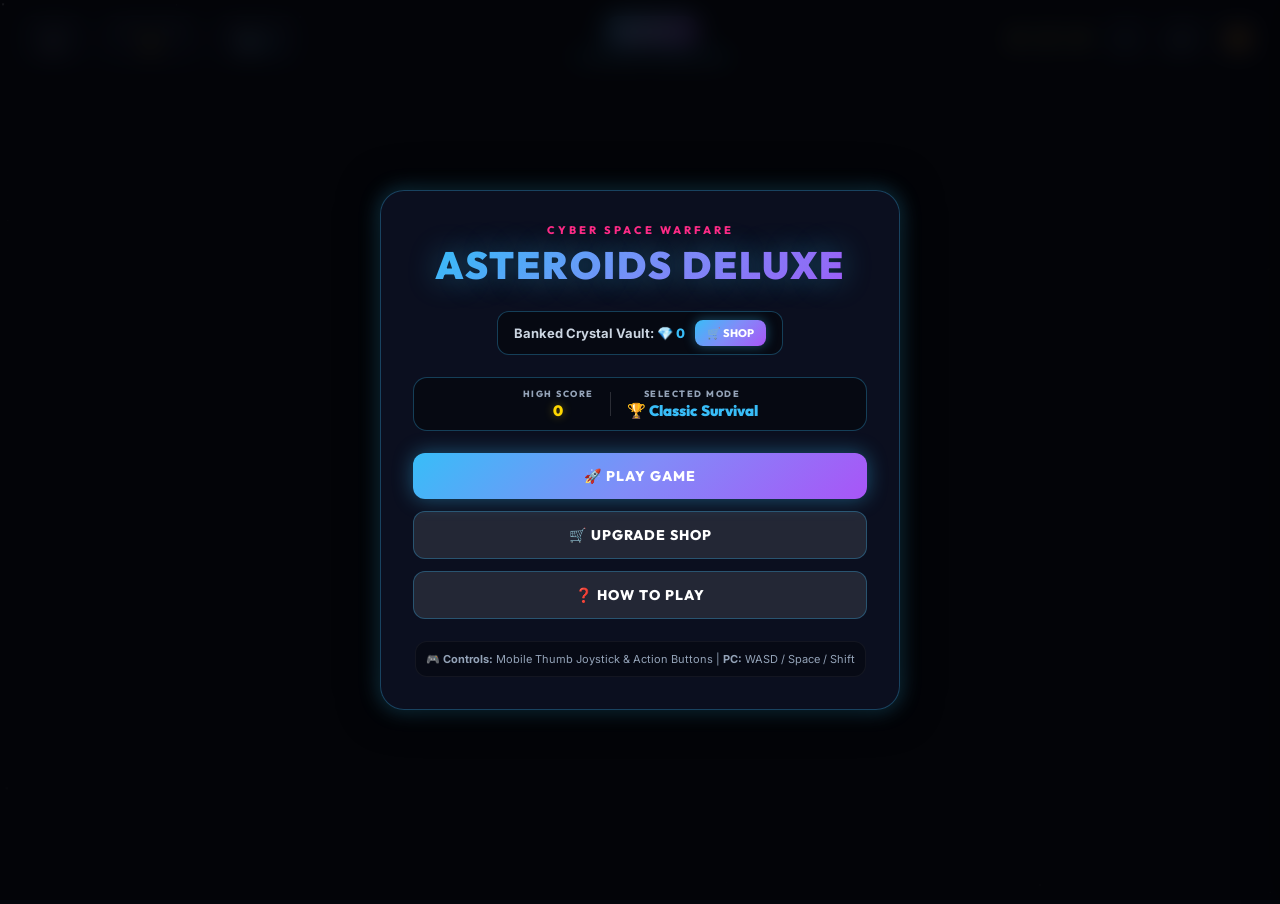
==== commit ee9c4333: "feat: initialize main game engine with wave management, entities, and UI states" ====
--- a/index.html
+++ b/index.html
@@ -49,6 +49,13 @@
                     <span class="stat-label">CRYSTALS</span>
                     <span class="stat-value cyan-text" id="crystalDisplay">💎 0</span>
                 </div>
+
+                <!-- COMPACT STAT PILL FOR MOBILE HUD -->
+                <div class="mobile-stat-pill" id="mobileStatPill">
+                    <span class="mob-stat-item">PTS: <strong id="mobileScore">0</strong></span>
+                    <span class="mob-stat-sep">|</span>
+                    <span class="mob-stat-item">💎 <strong id="mobileCrystals">0</strong></span>
+                </div>
             </div>
 
             <div class="hud-group center-hud">
@@ -84,9 +91,9 @@
             </div>
         </header>
 
-        <!-- SHIP SELECTION / START SCREEN OVERLAY -->
+        <!-- MAIN MENU OVERLAY -->
         <div id="startScreen" class="overlay-screen active">
-            <div class="screen-card">
+            <div class="screen-card main-menu-card">
                 <div class="game-logo">
                     <span class="logo-badge">CYBER SPACE WARFARE</span>
                     <h1 class="logo-title">ASTEROIDS DELUXE</h1>
@@ -94,77 +101,178 @@
 
                 <div class="vault-balance" id="vaultBalanceCard">
                     <span>Banked Crystal Vault: <strong class="cyan-text" id="vaultCrystalDisplay">💎 0</strong></span>
-                    <button id="openShopChipBtn" class="vault-shop-chip">🛒 OPEN SHOP</button>
-                </div>
-
-                <div class="mode-selector">
-                    <button class="mode-tab active" data-mode="classic">🏆 Classic Survival</button>
-                    <button class="mode-tab" data-mode="timerush">⏱️ Time Rush (3m)</button>
-                    <button class="mode-tab" data-mode="bossrush">👾 Boss Rush</button>
-                </div>
-
-                <h2 class="section-title">SELECT YOUR STARFIGHTER</h2>
-                <div class="ship-select-grid">
-                    <!-- Viper Fighter -->
-                    <div class="ship-card selected" data-ship="viper" id="shipCardViper">
-                        <div class="ship-preview viper-preview">⚡</div>
-                        <h3 class="ship-name">Viper Fighter</h3>
-                        <p class="ship-desc">High speed, sharp handling & rapid laser output.</p>
-                        <div class="ship-stats">
-                            <span class="stat-pill">Speed: 9/10</span>
-                            <span class="stat-pill">Armor: 5/10</span>
-                            <span class="stat-pill">Fire Rate: 8/10</span>
-                        </div>
-                    </div>
-
-                    <!-- Titan Cruiser -->
-                    <div class="ship-card locked" data-ship="titan" id="shipCardTitan">
-                        <div class="lock-overlay" id="lockOverlayTitan">
-                            <span class="lock-icon">🔒</span>
-                            <span class="lock-cost">💎 150</span>
-                            <button class="btn btn-primary btn-unlock" id="unlockTitanBtn">UNLOCK SHIP</button>
-                        </div>
-                        <div class="ship-preview titan-preview">🛡️</div>
-                        <h3 class="ship-name">Titan Cruiser</h3>
-                        <p class="ship-desc">Heavy armor, dual pulse cannons & blast shield.</p>
-                        <div class="ship-stats">
-                            <span class="stat-pill">Speed: 6/10</span>
-                            <span class="stat-pill">Armor: 10/10</span>
-                            <span class="stat-pill">Fire Rate: 7/10</span>
-                        </div>
-                    </div>
-
-                    <!-- Quantum Phantom -->
-                    <div class="ship-card locked" data-ship="quantum" id="shipCardQuantum">
-                        <div class="lock-overlay" id="lockOverlayQuantum">
-                            <span class="lock-icon">🔒</span>
-                            <span class="lock-cost">💎 300</span>
-                            <button class="btn btn-primary btn-unlock" id="unlockQuantumBtn">UNLOCK SHIP</button>
-                        </div>
-                        <div class="ship-preview quantum-preview">🌀</div>
-                        <h3 class="ship-name">Quantum Phantom</h3>
-                        <p class="ship-desc">Stealth phase-dash, homing missiles & warp tech.</p>
-                        <div class="ship-stats">
-                            <span class="stat-pill">Speed: 8/10</span>
-                            <span class="stat-pill">Armor: 6/10</span>
-                            <span class="stat-pill">Fire Rate: 9/10</span>
-                        </div>
-                    </div>
+                    <button id="openShopChipBtn" class="vault-shop-chip">🛒 SHOP</button>
+                </div>
+
+                <div class="main-menu-stats-badge">
+                    <div class="mini-stat">
+                        <span class="lbl">HIGH SCORE</span>
+                        <span class="val gold-text" id="mainHighScore">000,000</span>
+                    </div>
+                    <div class="stat-divider"></div>
+                    <div class="mini-stat">
+                        <span class="lbl">SELECTED MODE</span>
+                        <span class="val cyan-text" id="mainSelectedMode">Classic Survival</span>
+                    </div>
+                </div>
+
+                <!-- MAIN MENU ACTION BUTTONS -->
+                <div class="main-menu-actions">
+                    <button id="openHangarBtn" class="btn btn-primary btn-main-play">
+                        🚀 PLAY GAME
+                    </button>
+                    <button id="startShopBtn" class="btn btn-secondary btn-main-shop">
+                        🛒 UPGRADE SHOP
+                    </button>
+                    <button id="helpBtn" class="btn btn-secondary btn-main-help">
+                        ❓ HOW TO PLAY
+                    </button>
                 </div>
 
                 <div class="controls-guide">
-                    <span>📱 <strong>Mobile Controls:</strong> Left Thumb Joystick to Steer/Thrust | Right Buttons to Shoot & Special | <strong>PC:</strong> WASD/Space</span>
-                </div>
-
-                <div class="start-actions">
+                    <span>🎮 <strong>Controls:</strong> Mobile Thumb Joystick & Action Buttons | <strong>PC:</strong> WASD / Space / Shift</span>
+                </div>
+            </div>
+        </div>
+
+        <!-- HANGAR & MISSION SELECT SCREEN OVERLAY -->
+        <div id="hangarScreen" class="overlay-screen">
+            <div class="screen-card hangar-card">
+                <div class="hangar-header">
+                    <button id="hangarBackBtn" class="btn btn-secondary btn-back">
+                        ⬅️ MENU
+                    </button>
+                    <div class="hangar-title-group">
+                        <span class="logo-badge">STARFIGHTER HANGAR</span>
+                        <h2 class="hangar-title">MISSION PREPARATION</h2>
+                    </div>
+                    <div class="hangar-vault">
+                        <span class="cyan-text" id="hangarCrystalDisplay">💎 0</span>
+                    </div>
+                </div>
+
+                <!-- SECTION 1: GAME MODE SELECTOR CARDS -->
+                <div class="hangar-section">
+                    <h3 class="section-title">1. SELECT GAME MODE</h3>
+                    <div class="mode-cards-grid">
+                        <div class="mode-card active" data-mode="classic" id="modeCardClassic">
+                            <div class="mode-icon">🏆</div>
+                            <div class="mode-info">
+                                <div class="mode-name">Classic Survival</div>
+                                <div class="mode-desc">Infinite waves. Alien Mothership Boss spawns every 5 waves.</div>
+                            </div>
+                            <span class="mode-badge">STANDARD</span>
+                        </div>
+
+                        <div class="mode-card" data-mode="timerush" id="modeCardTimerush">
+                            <div class="mode-icon">⏱️</div>
+                            <div class="mode-info">
+                                <div class="mode-name">Time Rush (3m)</div>
+                                <div class="mode-desc">Score max points in 3 minutes. Instant respawns with score penalty.</div>
+                            </div>
+                            <span class="mode-badge gold-badge">RACE</span>
+                        </div>
+
+                        <div class="mode-card" data-mode="bossrush" id="modeCardBossrush">
+                            <div class="mode-icon">👾</div>
+                            <div class="mode-info">
+                                <div class="mode-name">Boss Rush</div>
+                                <div class="mode-desc">Face continuous enraged Alien Motherships with escalating power.</div>
+                            </div>
+                            <span class="mode-badge danger-badge">HARDCORE</span>
+                        </div>
+                    </div>
+                </div>
+
+                <!-- SECTION 2: STARFIGHTER SELECTION & CANVAS PREVIEW -->
+                <div class="hangar-section">
+                    <h3 class="section-title">2. SELECT STARFIGHTER</h3>
+
+                    <!-- LIVE HANGAR CANVAS PREVIEW & STATS DISPLAY -->
+                    <div class="ship-hangar-display">
+                        <div class="ship-canvas-box">
+                            <canvas id="hangarShipCanvas" width="180" height="140"></canvas>
+                            <span class="preview-tag">LIVE PREVIEW</span>
+                        </div>
+                        <div class="ship-details-box" id="hangarShipDetails">
+                            <h4 class="ship-active-name" id="shipActiveName">Viper Fighter</h4>
+                            <p class="ship-active-desc" id="shipActiveDesc">High speed, sharp handling & rapid laser output.</p>
+                            <div class="ship-stat-bars">
+                                <div class="stat-bar-row">
+                                    <span>SPEED</span>
+                                    <div class="bar-track"><div class="bar-fill" id="barSpeed" style="width: 80%;"></div></div>
+                                </div>
+                                <div class="stat-bar-row">
+                                    <span>ARMOR</span>
+                                    <div class="bar-track"><div class="bar-fill" id="barArmor" style="width: 50%;"></div></div>
+                                </div>
+                                <div class="stat-bar-row">
+                                    <span>FIREPOWER</span>
+                                    <div class="bar-track"><div class="bar-fill" id="barFirepower" style="width: 75%;"></div></div>
+                                </div>
+                            </div>
+                        </div>
+                    </div>
+
+                    <!-- MOBILE DEDICATED SHIP SELECTOR TABS -->
+                    <div class="mobile-ship-tabs" id="mobileShipTabs">
+                        <button class="ship-tab active" data-ship="viper" id="tabViper">⚡ Viper</button>
+                        <button class="ship-tab" data-ship="titan" id="tabTitan">🛡️ Titan <span class="tab-lock-icon" id="tabLockTitan">🔒</span></button>
+                        <button class="ship-tab" data-ship="quantum" id="tabQuantum">🌀 Quantum <span class="tab-lock-icon" id="tabLockQuantum">🔒</span></button>
+                    </div>
+
+                    <div class="ship-select-grid">
+                        <!-- Viper Fighter -->
+                        <div class="ship-card selected" data-ship="viper" id="shipCardViper">
+                            <div class="ship-preview viper-preview">⚡</div>
+                            <h3 class="ship-name">Viper Fighter</h3>
+                            <p class="ship-desc">High speed, sharp handling & rapid laser output.</p>
+                            <div class="ship-stats">
+                                <span class="stat-pill">Speed: 9/10</span>
+                                <span class="stat-pill">Armor: 5/10</span>
+                                <span class="stat-pill">Fire Rate: 8/10</span>
+                            </div>
+                        </div>
+
+                        <!-- Titan Cruiser -->
+                        <div class="ship-card locked" data-ship="titan" id="shipCardTitan">
+                            <div class="lock-overlay" id="lockOverlayTitan">
+                                <span class="lock-icon">🔒</span>
+                                <span class="lock-cost">💎 150</span>
+                                <button class="btn btn-primary btn-unlock" id="unlockTitanBtn">UNLOCK SHIP</button>
+                            </div>
+                            <div class="ship-preview titan-preview">🛡️</div>
+                            <h3 class="ship-name">Titan Cruiser</h3>
+                            <p class="ship-desc">Heavy armor, dual pulse cannons & blast shield.</p>
+                            <div class="ship-stats">
+                                <span class="stat-pill">Speed: 6/10</span>
+                                <span class="stat-pill">Armor: 10/10</span>
+                                <span class="stat-pill">Fire Rate: 7/10</span>
+                            </div>
+                        </div>
+
+                        <!-- Quantum Phantom -->
+                        <div class="ship-card locked" data-ship="quantum" id="shipCardQuantum">
+                            <div class="lock-overlay" id="lockOverlayQuantum">
+                                <span class="lock-icon">🔒</span>
+                                <span class="lock-cost">💎 300</span>
+                                <button class="btn btn-primary btn-unlock" id="unlockQuantumBtn">UNLOCK SHIP</button>
+                            </div>
+                            <div class="ship-preview quantum-preview">🌀</div>
+                            <h3 class="ship-name">Quantum Phantom</h3>
+                            <p class="ship-desc">Stealth phase-dash, homing missiles & warp tech.</p>
+                            <div class="ship-stats">
+                                <span class="stat-pill">Speed: 8/10</span>
+                                <span class="stat-pill">Armor: 6/10</span>
+                                <span class="stat-pill">Fire Rate: 9/10</span>
+                            </div>
+                        </div>
+                    </div>
+                </div>
+
+                <div class="hangar-actions">
                     <button id="startGameBtn" class="btn btn-primary btn-launch">
                         🚀 LAUNCH MISSION
-                    </button>
-                    <button id="startShopBtn" class="btn btn-secondary btn-shop-menu">
-                        🛒 UPGRADE SHOP
-                    </button>
-                    <button id="helpBtn" class="btn btn-secondary btn-help">
-                        ❓ HOW TO PLAY
                     </button>
                 </div>
             </div>
--- a/css/style.css
+++ b/css/style.css
@@ -30,6 +30,16 @@
     --transition: all 0.3s cubic-bezier(0.4, 0, 0.2, 1);
 }
 
+button {
+    background: none;
+    border: none;
+    font-family: inherit;
+    color: inherit;
+    cursor: pointer;
+    outline: none;
+    -webkit-tap-highlight-color: transparent;
+}
+
 * {
     margin: 0;
     padding: 0;
@@ -682,41 +692,324 @@
 
 .section-title {
     font-family: var(--font-heading);
-    font-size: 14px;
+    font-size: 13px;
     font-weight: 800;
     letter-spacing: 2px;
     color: var(--neon-cyan);
+    text-align: left;
+    margin-bottom: 8px;
+}
+
+/* MAIN MENU CARD STYLES */
+.main-menu-card {
+    max-width: 520px;
+    align-items: center;
     text-align: center;
-}
-
-.mode-selector {
-    display: flex;
+    gap: 22px;
+}
+
+.main-menu-stats-badge {
+    display: flex;
+    align-items: center;
+    justify-content: center;
+    gap: 16px;
+    background: rgba(0, 0, 0, 0.4);
+    border: 1px solid var(--surface-border);
+    padding: 10px 20px;
+    border-radius: 14px;
+    width: 100%;
+}
+
+.mini-stat {
+    display: flex;
+    flex-direction: column;
+    align-items: center;
+    gap: 2px;
+}
+
+.mini-stat .lbl {
+    font-size: 9px;
+    font-weight: 800;
+    letter-spacing: 1.5px;
+    color: #94a3b8;
+    font-family: var(--font-heading);
+}
+
+.mini-stat .val {
+    font-family: var(--font-heading);
+    font-size: 15px;
+    font-weight: 900;
+}
+
+.stat-divider {
+    width: 1px;
+    height: 24px;
+    background: rgba(255, 255, 255, 0.15);
+}
+
+.main-menu-actions {
+    display: flex;
+    flex-direction: column;
+    gap: 12px;
+    width: 100%;
+}
+
+.btn-main-play {
+    padding: 16px;
+    font-size: 16px;
+    justify-content: center;
+    letter-spacing: 2px;
+    box-shadow: 0 0 25px rgba(56, 189, 248, 0.5);
+}
+
+.btn-main-shop, .btn-main-help {
+    padding: 13px;
+    font-size: 13px;
+    justify-content: center;
+}
+
+/* HANGAR CARD & MISSION SELECTOR STYLES */
+.hangar-card {
+    max-width: 820px;
+    padding: 24px 28px;
+    gap: 18px;
+}
+
+.hangar-header {
+    display: flex;
+    align-items: center;
+    justify-content: space-between;
+    padding-bottom: 12px;
+    border-bottom: 1px solid var(--surface-border);
+    width: 100%;
+}
+
+.btn-back {
+    padding: 8px 14px;
+    font-size: 12px;
+    border-radius: 10px;
+}
+
+.hangar-title-group {
+    display: flex;
+    flex-direction: column;
+    align-items: center;
+}
+
+.hangar-title {
+    font-family: var(--font-heading);
+    font-size: 20px;
+    font-weight: 900;
+    letter-spacing: 1.5px;
+    color: #ffffff;
+}
+
+.hangar-vault {
+    background: rgba(0, 0, 0, 0.4);
+    border: 1px solid var(--surface-border);
+    padding: 6px 14px;
+    border-radius: 10px;
+    font-family: var(--font-heading);
+    font-size: 13px;
+    font-weight: 800;
+}
+
+.hangar-section {
+    display: flex;
+    flex-direction: column;
+    gap: 10px;
+    width: 100%;
+}
+
+/* MODE CARDS GRID */
+.mode-cards-grid {
+    display: grid;
+    grid-template-columns: repeat(3, 1fr);
+    gap: 12px;
+}
+
+.mode-card {
+    background: rgba(0, 0, 0, 0.35);
+    border: 1px solid var(--surface-border);
+    border-radius: 16px;
+    padding: 14px;
+    display: flex;
+    flex-direction: column;
     gap: 8px;
-    background: rgba(0, 0, 0, 0.4);
-    padding: 4px;
-    border-radius: 14px;
-    border: 1px solid var(--surface-border);
-}
-
-.mode-tab {
-    flex: 1;
-    padding: 10px 16px;
-    border: none;
-    border-radius: 10px;
-    background: transparent;
-    color: #94a3b8;
-    font-family: var(--font-heading);
-    font-size: 13px;
-    font-weight: 700;
     cursor: pointer;
     transition: var(--transition);
-}
-
-.mode-tab.active {
-    background: var(--surface-glass);
+    position: relative;
+}
+
+.mode-card:hover {
+    transform: translateY(-2px);
+    border-color: var(--neon-cyan);
+    box-shadow: 0 0 20px rgba(56, 189, 248, 0.25);
+}
+
+.mode-card.active {
+    background: rgba(56, 189, 248, 0.12);
+    border-color: var(--neon-cyan);
+    box-shadow: 0 0 25px rgba(56, 189, 248, 0.4);
+}
+
+.mode-icon {
+    font-size: 26px;
+}
+
+.mode-info {
+    display: flex;
+    flex-direction: column;
+    gap: 2px;
+}
+
+.mode-name {
+    font-family: var(--font-heading);
+    font-size: 14px;
+    font-weight: 800;
     color: #ffffff;
+}
+
+.mode-desc {
+    font-size: 10.5px;
+    color: #94a3b8;
+    line-height: 1.35;
+}
+
+.mode-badge {
+    align-self: flex-start;
+    font-family: var(--font-heading);
+    font-size: 9px;
+    font-weight: 800;
+    letter-spacing: 1px;
+    padding: 2px 8px;
+    border-radius: 6px;
+    background: rgba(56, 189, 248, 0.2);
+    color: var(--neon-cyan);
     border: 1px solid var(--neon-cyan);
-    box-shadow: 0 0 15px rgba(56, 189, 248, 0.3);
+}
+
+.gold-badge {
+    background: rgba(255, 215, 0, 0.2);
+    color: var(--neon-gold);
+    border-color: var(--neon-gold);
+}
+
+.danger-badge {
+    background: rgba(239, 68, 68, 0.2);
+    color: var(--neon-danger);
+    border-color: var(--neon-danger);
+}
+
+/* LIVE STARFIGHTER PREVIEW DISPLAY */
+.ship-hangar-display {
+    display: flex;
+    align-items: center;
+    gap: 16px;
+    background: rgba(0, 0, 0, 0.4);
+    border: 1px solid var(--surface-border);
+    border-radius: 16px;
+    padding: 12px 16px;
+}
+
+.ship-canvas-box {
+    position: relative;
+    width: 140px;
+    height: 100px;
+    background: radial-gradient(circle at center, rgba(56, 189, 248, 0.15), rgba(5, 7, 14, 0.8));
+    border: 1px solid rgba(56, 189, 248, 0.3);
+    border-radius: 12px;
+    display: flex;
+    align-items: center;
+    justify-content: center;
+    overflow: hidden;
+}
+
+#hangarShipCanvas {
+    width: 140px;
+    height: 100px;
+}
+
+.preview-tag {
+    position: absolute;
+    bottom: 4px;
+    right: 6px;
+    font-size: 8px;
+    font-weight: 800;
+    font-family: var(--font-heading);
+    letter-spacing: 1px;
+    color: var(--neon-cyan);
+    opacity: 0.8;
+}
+
+.ship-details-box {
+    flex: 1;
+    display: flex;
+    flex-direction: column;
+    gap: 4px;
+}
+
+.ship-active-name {
+    font-family: var(--font-heading);
+    font-size: 16px;
+    font-weight: 900;
+    color: #ffffff;
+}
+
+.ship-active-desc {
+    font-size: 11px;
+    color: #94a3b8;
+    margin-bottom: 4px;
+}
+
+.ship-stat-bars {
+    display: flex;
+    flex-direction: column;
+    gap: 4px;
+}
+
+.stat-bar-row {
+    display: flex;
+    align-items: center;
+    gap: 8px;
+    font-family: var(--font-heading);
+    font-size: 9px;
+    font-weight: 800;
+    color: #cbd5e1;
+}
+
+.stat-bar-row span {
+    width: 70px;
+}
+
+.bar-track {
+    flex: 1;
+    height: 6px;
+    background: rgba(255, 255, 255, 0.1);
+    border-radius: 4px;
+    overflow: hidden;
+}
+
+.bar-fill {
+    height: 100%;
+    background: var(--gradient-primary);
+    border-radius: 4px;
+    box-shadow: 0 0 8px var(--neon-cyan);
+    transition: width 0.3s ease;
+}
+
+.hangar-actions {
+    display: flex;
+    justify-content: flex-end;
+    width: 100%;
+}
+
+.hangar-actions .btn-launch {
+    width: 100%;
+    padding: 16px;
+    font-size: 16px;
+    justify-content: center;
+    letter-spacing: 2px;
 }
 
 .ship-select-grid {
@@ -1124,3 +1417,299 @@
         grid-template-columns: 1fr;
     }
 }
+
+/* =======================================================
+   DEDICATED SEPARATE UI SYSTEM (MOBILE vs PC)
+   ======================================================= */
+
+/* PC UI DISPLAY DEFAULTS */
+body.is-pc .mobile-ship-tabs,
+body.is-pc .mobile-stat-pill {
+    display: none !important;
+}
+
+body.is-pc .stat-box {
+    display: flex !important;
+}
+
+body.is-pc .ship-card {
+    display: flex !important;
+}
+
+/* MOBILE UI DEDICATED OVERRIDES */
+body.is-mobile .mobile-stat-pill {
+    display: flex !important;
+    align-items: center;
+    gap: 8px;
+    background: rgba(5, 7, 14, 0.85);
+    border: 1px solid var(--surface-border);
+    border-radius: 12px;
+    padding: 5px 12px;
+    font-family: var(--font-heading);
+    font-size: 11px;
+    color: #ffffff;
+    box-shadow: 0 4px 15px rgba(0, 0, 0, 0.5);
+    backdrop-filter: blur(8px);
+}
+
+body.is-mobile .mob-stat-item {
+    font-weight: 800;
+}
+
+body.is-mobile .mob-stat-sep {
+    color: #475569;
+}
+
+body.is-mobile .stat-box {
+    display: none !important; /* Hide bulky stat boxes on mobile HUD */
+}
+
+body.is-mobile #shopBtn {
+    display: none !important; /* Hide shop button from mobile top HUD */
+}
+
+body.is-mobile .hud-top {
+    padding: 6px 10px;
+    align-items: center;
+}
+
+body.is-mobile .hud-group {
+    gap: 8px;
+}
+
+body.is-mobile .center-hud {
+    flex-direction: column;
+    gap: 2px;
+}
+
+body.is-mobile .wave-badge {
+    font-size: 11px;
+    padding: 3px 10px;
+    border-radius: 12px;
+    letter-spacing: 1px;
+}
+
+body.is-mobile .wave-objective-box {
+    align-items: center;
+}
+
+body.is-mobile .wave-objective {
+    font-size: 8px;
+    letter-spacing: 0.8px;
+}
+
+body.is-mobile .wave-progress-bar {
+    width: 70px;
+    height: 3px;
+}
+
+body.is-mobile .lives-container {
+    gap: 3px;
+}
+
+body.is-mobile .life-icon {
+    font-size: 14px;
+}
+
+body.is-mobile .icon-btn {
+    width: 34px;
+    height: 34px;
+    font-size: 14px;
+    border-radius: 8px;
+}
+
+/* MOBILE START SCREEN OPTIMIZATION */
+body.is-mobile #startScreen .screen-card {
+    padding: 14px 16px;
+    gap: 8px;
+    max-width: 580px;
+}
+
+body.is-mobile .game-logo .logo-badge {
+    font-size: 8px;
+    letter-spacing: 2px;
+}
+
+body.is-mobile .game-logo .logo-title {
+    font-size: 20px;
+}
+
+body.is-mobile .vault-balance {
+    padding: 4px 10px;
+    font-size: 10px;
+}
+
+body.is-mobile .mode-selector {
+    padding: 2px;
+    gap: 4px;
+}
+
+body.is-mobile .mode-tab {
+    padding: 4px 8px;
+    font-size: 9.5px;
+}
+
+body.is-mobile .section-title {
+    font-size: 10px;
+    letter-spacing: 1px;
+    margin: 0;
+}
+
+/* MOBILE SHIP SELECTOR TAB CONTROL */
+body.is-mobile .mobile-ship-tabs {
+    display: flex !important;
+    gap: 6px;
+    width: 100%;
+}
+
+body.is-mobile .ship-tab {
+    flex: 1;
+    padding: 6px 4px;
+    font-family: var(--font-heading);
+    font-size: 10.5px;
+    font-weight: 800;
+    border-radius: 10px;
+    border: 1px solid var(--surface-border);
+    background: rgba(0, 0, 0, 0.4);
+    color: #94a3b8;
+    cursor: pointer;
+    text-align: center;
+    transition: var(--transition);
+}
+
+body.is-mobile .ship-tab.active {
+    background: var(--gradient-primary);
+    border-color: var(--neon-cyan);
+    color: #ffffff;
+    box-shadow: 0 0 12px rgba(56, 189, 248, 0.4);
+}
+
+body.is-mobile .tab-lock-icon {
+    font-size: 10px;
+    margin-left: 2px;
+}
+
+/* In Mobile, hide inactive ship cards and show only the selected active card */
+body.is-mobile .ship-card {
+    display: none !important;
+}
+
+body.is-mobile .ship-card.mobile-active {
+    display: flex !important;
+    width: 100%;
+    padding: 8px 12px;
+    flex-direction: row;
+    align-items: center;
+    justify-content: space-between;
+    gap: 10px;
+}
+
+body.is-mobile .ship-card.mobile-active .ship-preview {
+    font-size: 28px;
+    margin: 0;
+}
+
+body.is-mobile .ship-card.mobile-active .ship-name {
+    font-size: 13px;
+}
+
+body.is-mobile .ship-card.mobile-active .ship-desc {
+    font-size: 9px;
+    margin-bottom: 2px;
+}
+
+body.is-mobile .ship-card.mobile-active .ship-stats {
+    display: flex;
+    gap: 4px;
+}
+
+body.is-mobile .controls-guide {
+    font-size: 8.5px;
+    padding: 4px;
+}
+
+body.is-mobile .start-actions {
+    gap: 8px;
+}
+
+body.is-mobile .btn-launch {
+    flex: 2;
+    padding: 8px 12px;
+    font-size: 12px;
+}
+
+body.is-mobile .btn-shop-menu,
+body.is-mobile .btn-help {
+    flex: 1;
+    padding: 8px 8px;
+    font-size: 10.5px;
+}
+
+/* MOBILE HANGAR OPTIMIZATIONS */
+body.is-mobile #hangarScreen .hangar-card {
+    padding: 14px 16px;
+    gap: 12px;
+    max-width: 580px;
+}
+
+body.is-mobile .hangar-title {
+    font-size: 15px;
+}
+
+body.is-mobile .mode-cards-grid {
+    gap: 8px;
+}
+
+body.is-mobile .mode-card {
+    padding: 8px 10px;
+    gap: 4px;
+}
+
+body.is-mobile .mode-icon {
+    font-size: 20px;
+}
+
+body.is-mobile .mode-name {
+    font-size: 11px;
+}
+
+body.is-mobile .mode-desc {
+    font-size: 8.5px;
+}
+
+body.is-mobile .mode-badge {
+    font-size: 7.5px;
+    padding: 1px 5px;
+}
+
+body.is-mobile .ship-hangar-display {
+    padding: 8px 10px;
+    gap: 10px;
+}
+
+body.is-mobile .ship-canvas-box {
+    width: 100px;
+    height: 75px;
+}
+
+body.is-mobile #hangarShipCanvas {
+    width: 100px;
+    height: 75px;
+}
+
+body.is-mobile .ship-active-name {
+    font-size: 13px;
+}
+
+body.is-mobile .ship-active-desc {
+    font-size: 9px;
+}
+
+body.is-mobile .stat-bar-row {
+    font-size: 8px;
+}
+
+body.is-mobile .stat-bar-row span {
+    width: 55px;
+}
+
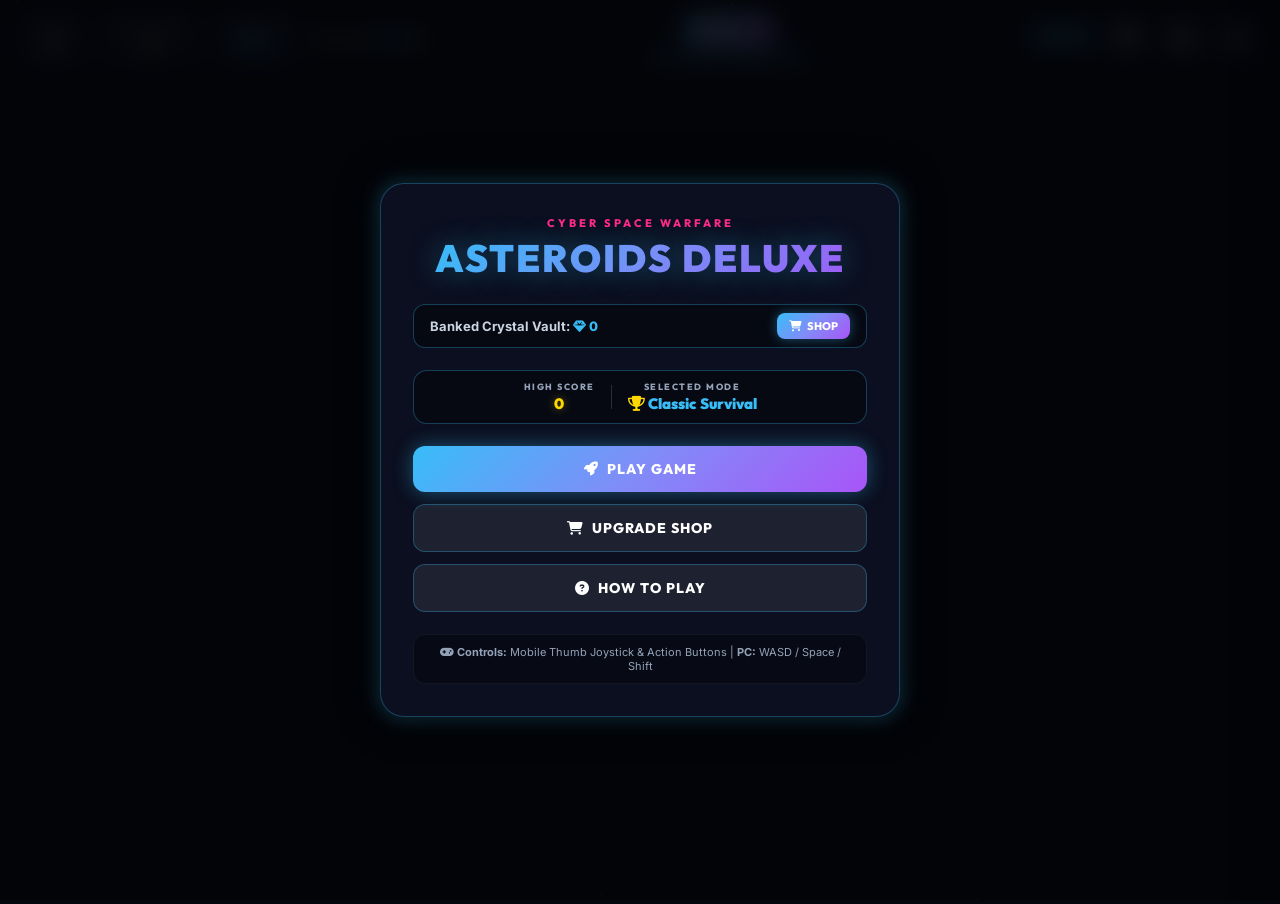
==== commit a2eb0c91: "feat: add responsive UI, mobile controls, and game HUD system" ====
--- a/index.html
+++ b/index.html
@@ -14,6 +14,9 @@
     <link rel="preconnect" href="https://fonts.gstatic.com" crossorigin />
     <link href="https://fonts.googleapis.com/css2?family=Outfit:wght@400;600;700;800;900&family=Inter:wght@400;500;600;700&display=swap" rel="stylesheet" />
     
+    <!-- FontAwesome 6 Icons -->
+    <link rel="stylesheet" href="https://cdnjs.cloudflare.com/ajax/libs/font-awesome/6.5.1/css/all.min.css" />
+
     <!-- CSS -->
     <link rel="stylesheet" href="css/style.css" />
 </head>
@@ -22,11 +25,11 @@
         <!-- PORTRAIT / LANDSCAPE PROMPT OVERLAY -->
         <div id="landscapePrompt" class="landscape-prompt-overlay">
             <div class="prompt-card">
-                <div class="phone-rotate-icon">📱🔄</div>
+                <div class="phone-rotate-icon"><i class="fa-solid fa-mobile-screen-button"></i><i class="fa-solid fa-rotate"></i></div>
                 <h2>PLEASE ROTATE YOUR DEVICE</h2>
                 <p>Asteroids Deluxe is designed for <strong>Mobile Landscape Mode</strong> for maximum tactical view & controls.</p>
                 <button id="fullscreenLockBtn" class="btn btn-primary btn-fullscreen">
-                    🚀 ENTER LANDSCAPE FULLSCREEN
+                    <i class="fa-solid fa-expand"></i> ENTER LANDSCAPE FULLSCREEN
                 </button>
             </div>
         </div>
@@ -47,14 +50,14 @@
                 </div>
                 <div class="stat-box">
                     <span class="stat-label">CRYSTALS</span>
-                    <span class="stat-value cyan-text" id="crystalDisplay">💎 0</span>
+                    <span class="stat-value cyan-text" id="crystalDisplay"><i class="fa-solid fa-gem"></i> 0</span>
                 </div>
 
                 <!-- COMPACT STAT PILL FOR MOBILE HUD -->
                 <div class="mobile-stat-pill" id="mobileStatPill">
                     <span class="mob-stat-item">PTS: <strong id="mobileScore">0</strong></span>
                     <span class="mob-stat-sep">|</span>
-                    <span class="mob-stat-item">💎 <strong id="mobileCrystals">0</strong></span>
+                    <span class="mob-stat-item"><i class="fa-solid fa-gem cyan-text"></i> <strong id="mobileCrystals">0</strong></span>
                 </div>
             </div>
 
@@ -80,13 +83,13 @@
                     <!-- Ship icons rendered dynamically -->
                 </div>
                 <button id="shopBtn" class="icon-btn" title="Upgrade Shop">
-                    <span>🛒</span>
+                    <i class="fa-solid fa-cart-shopping"></i>
                 </button>
                 <button id="soundBtn" class="icon-btn" title="Toggle Sound">
-                    <span id="soundIcon">🔊</span>
+                    <span id="soundIcon"><i class="fa-solid fa-volume-high"></i></span>
                 </button>
                 <button id="pauseBtn" class="icon-btn" title="Pause Game">
-                    <span>⏸️</span>
+                    <i class="fa-solid fa-pause"></i>
                 </button>
             </div>
         </header>
@@ -100,8 +103,8 @@
                 </div>
 
                 <div class="vault-balance" id="vaultBalanceCard">
-                    <span>Banked Crystal Vault: <strong class="cyan-text" id="vaultCrystalDisplay">💎 0</strong></span>
-                    <button id="openShopChipBtn" class="vault-shop-chip">🛒 SHOP</button>
+                    <span>Banked Crystal Vault: <strong class="cyan-text" id="vaultCrystalDisplay"><i class="fa-solid fa-gem"></i> 0</strong></span>
+                    <button id="openShopChipBtn" class="vault-shop-chip"><i class="fa-solid fa-cart-shopping"></i> SHOP</button>
                 </div>
 
                 <div class="main-menu-stats-badge">
@@ -112,25 +115,25 @@
                     <div class="stat-divider"></div>
                     <div class="mini-stat">
                         <span class="lbl">SELECTED MODE</span>
-                        <span class="val cyan-text" id="mainSelectedMode">Classic Survival</span>
+                        <span class="val cyan-text" id="mainSelectedMode"><i class="fa-solid fa-trophy text-gold"></i> Classic Survival</span>
                     </div>
                 </div>
 
                 <!-- MAIN MENU ACTION BUTTONS -->
                 <div class="main-menu-actions">
                     <button id="openHangarBtn" class="btn btn-primary btn-main-play">
-                        🚀 PLAY GAME
+                        <i class="fa-solid fa-rocket"></i> PLAY GAME
                     </button>
                     <button id="startShopBtn" class="btn btn-secondary btn-main-shop">
-                        🛒 UPGRADE SHOP
+                        <i class="fa-solid fa-cart-shopping"></i> UPGRADE SHOP
                     </button>
                     <button id="helpBtn" class="btn btn-secondary btn-main-help">
-                        ❓ HOW TO PLAY
+                        <i class="fa-solid fa-circle-question"></i> HOW TO PLAY
                     </button>
                 </div>
 
                 <div class="controls-guide">
-                    <span>🎮 <strong>Controls:</strong> Mobile Thumb Joystick & Action Buttons | <strong>PC:</strong> WASD / Space / Shift</span>
+                    <span><i class="fa-solid fa-gamepad"></i> <strong>Controls:</strong> Mobile Thumb Joystick & Action Buttons | <strong>PC:</strong> WASD / Space / Shift</span>
                 </div>
             </div>
         </div>
@@ -140,14 +143,14 @@
             <div class="screen-card hangar-card">
                 <div class="hangar-header">
                     <button id="hangarBackBtn" class="btn btn-secondary btn-back">
-                        ⬅️ MENU
+                        <i class="fa-solid fa-arrow-left"></i> MENU
                     </button>
                     <div class="hangar-title-group">
                         <span class="logo-badge">STARFIGHTER HANGAR</span>
                         <h2 class="hangar-title">MISSION PREPARATION</h2>
                     </div>
                     <div class="hangar-vault">
-                        <span class="cyan-text" id="hangarCrystalDisplay">💎 0</span>
+                        <span class="cyan-text" id="hangarCrystalDisplay"><i class="fa-solid fa-gem"></i> 0</span>
                     </div>
                 </div>
 
@@ -156,7 +159,7 @@
                     <h3 class="section-title">1. SELECT GAME MODE</h3>
                     <div class="mode-cards-grid">
                         <div class="mode-card active" data-mode="classic" id="modeCardClassic">
-                            <div class="mode-icon">🏆</div>
+                            <div class="mode-icon-box text-gold"><i class="fa-solid fa-trophy"></i></div>
                             <div class="mode-info">
                                 <div class="mode-name">Classic Survival</div>
                                 <div class="mode-desc">Infinite waves. Alien Mothership Boss spawns every 5 waves.</div>
@@ -165,7 +168,7 @@
                         </div>
 
                         <div class="mode-card" data-mode="timerush" id="modeCardTimerush">
-                            <div class="mode-icon">⏱️</div>
+                            <div class="mode-icon-box text-cyan"><i class="fa-solid fa-stopwatch"></i></div>
                             <div class="mode-info">
                                 <div class="mode-name">Time Rush (3m)</div>
                                 <div class="mode-desc">Score max points in 3 minutes. Instant respawns with score penalty.</div>
@@ -174,7 +177,7 @@
                         </div>
 
                         <div class="mode-card" data-mode="bossrush" id="modeCardBossrush">
-                            <div class="mode-icon">👾</div>
+                            <div class="mode-icon-box text-danger"><i class="fa-solid fa-skull"></i></div>
                             <div class="mode-info">
                                 <div class="mode-name">Boss Rush</div>
                                 <div class="mode-desc">Face continuous enraged Alien Motherships with escalating power.</div>
@@ -214,17 +217,11 @@
                         </div>
                     </div>
 
-                    <!-- MOBILE DEDICATED SHIP SELECTOR TABS -->
-                    <div class="mobile-ship-tabs" id="mobileShipTabs">
-                        <button class="ship-tab active" data-ship="viper" id="tabViper">⚡ Viper</button>
-                        <button class="ship-tab" data-ship="titan" id="tabTitan">🛡️ Titan <span class="tab-lock-icon" id="tabLockTitan">🔒</span></button>
-                        <button class="ship-tab" data-ship="quantum" id="tabQuantum">🌀 Quantum <span class="tab-lock-icon" id="tabLockQuantum">🔒</span></button>
-                    </div>
-
+                    <!-- UNIFIED RESPONSIVE STARFIGHTER CARDS GRID -->
                     <div class="ship-select-grid">
                         <!-- Viper Fighter -->
                         <div class="ship-card selected" data-ship="viper" id="shipCardViper">
-                            <div class="ship-preview viper-preview">⚡</div>
+                            <div class="ship-icon-box viper-glow"><i class="fa-solid fa-bolt-lightning"></i></div>
                             <h3 class="ship-name">Viper Fighter</h3>
                             <p class="ship-desc">High speed, sharp handling & rapid laser output.</p>
                             <div class="ship-stats">
@@ -237,11 +234,11 @@
                         <!-- Titan Cruiser -->
                         <div class="ship-card locked" data-ship="titan" id="shipCardTitan">
                             <div class="lock-overlay" id="lockOverlayTitan">
-                                <span class="lock-icon">🔒</span>
-                                <span class="lock-cost">💎 150</span>
-                                <button class="btn btn-primary btn-unlock" id="unlockTitanBtn">UNLOCK SHIP</button>
-                            </div>
-                            <div class="ship-preview titan-preview">🛡️</div>
+                                <div class="lock-icon-box"><i class="fa-solid fa-lock"></i></div>
+                                <span class="lock-cost"><i class="fa-solid fa-gem cyan-text"></i> 150</span>
+                                <button class="btn btn-primary btn-unlock" id="unlockTitanBtn"><i class="fa-solid fa-key"></i> UNLOCK SHIP</button>
+                            </div>
+                            <div class="ship-icon-box titan-glow"><i class="fa-solid fa-shield-halved"></i></div>
                             <h3 class="ship-name">Titan Cruiser</h3>
                             <p class="ship-desc">Heavy armor, dual pulse cannons & blast shield.</p>
                             <div class="ship-stats">
@@ -254,11 +251,11 @@
                         <!-- Quantum Phantom -->
                         <div class="ship-card locked" data-ship="quantum" id="shipCardQuantum">
                             <div class="lock-overlay" id="lockOverlayQuantum">
-                                <span class="lock-icon">🔒</span>
-                                <span class="lock-cost">💎 300</span>
-                                <button class="btn btn-primary btn-unlock" id="unlockQuantumBtn">UNLOCK SHIP</button>
-                            </div>
-                            <div class="ship-preview quantum-preview">🌀</div>
+                                <div class="lock-icon-box"><i class="fa-solid fa-lock"></i></div>
+                                <span class="lock-cost"><i class="fa-solid fa-gem cyan-text"></i> 300</span>
+                                <button class="btn btn-primary btn-unlock" id="unlockQuantumBtn"><i class="fa-solid fa-key"></i> UNLOCK SHIP</button>
+                            </div>
+                            <div class="ship-icon-box quantum-glow"><i class="fa-solid fa-atom"></i></div>
                             <h3 class="ship-name">Quantum Phantom</h3>
                             <p class="ship-desc">Stealth phase-dash, homing missiles & warp tech.</p>
                             <div class="ship-stats">
@@ -272,7 +269,7 @@
 
                 <div class="hangar-actions">
                     <button id="startGameBtn" class="btn btn-primary btn-launch">
-                        🚀 LAUNCH MISSION
+                        <i class="fa-solid fa-rocket"></i> LAUNCH MISSION
                     </button>
                 </div>
             </div>
@@ -282,88 +279,88 @@
         <div id="shopDrawer" class="overlay-drawer">
             <div class="drawer-content">
                 <div class="drawer-header">
-                    <h2>🛒 SPACE CRYSTAL UPGRADE SHOP</h2>
+                    <h2><i class="fa-solid fa-cart-shopping"></i> SPACE CRYSTAL UPGRADE SHOP</h2>
                     <button id="closeShopBtn" class="close-btn">&times;</button>
                 </div>
                 <div class="shop-balance">
-                    Available Crystals: <span class="cyan-text" id="shopCrystalCount">💎 0</span>
+                    Available Crystals: <span class="cyan-text" id="shopCrystalCount"><i class="fa-solid fa-gem"></i> 0</span>
                 </div>
                 <div class="shop-items-grid">
                     <!-- Laser Power -->
                     <div class="shop-item">
-                        <div class="item-icon">⚡</div>
+                        <div class="item-icon-box text-cyan"><i class="fa-solid fa-bolt-lightning"></i></div>
                         <div class="item-details">
                             <h3>Plasma Laser Power</h3>
                             <p>Increase laser damage & size</p>
                             <div class="item-level" id="levelLaser">Lvl 1/5</div>
                         </div>
                         <button class="btn btn-primary buy-btn" id="buyLaserBtn" data-upgrade="laser">
-                            💎 <span id="costLaser">50</span>
+                            <i class="fa-solid fa-gem"></i> <span id="costLaser">50</span>
                         </button>
                     </div>
 
                     <!-- Fire Rate -->
                     <div class="shop-item">
-                        <div class="item-icon">🔥</div>
+                        <div class="item-icon-box text-pink"><i class="fa-solid fa-fire-flame-curved"></i></div>
                         <div class="item-details">
                             <h3>Rapid Cannon Pulse</h3>
                             <p>Faster firing velocity & shorter delay</p>
                             <div class="item-level" id="levelFirerate">Lvl 1/5</div>
                         </div>
                         <button class="btn btn-primary buy-btn" id="buyFirerateBtn" data-upgrade="firerate">
-                            💎 <span id="costFirerate">40</span>
+                            <i class="fa-solid fa-gem"></i> <span id="costFirerate">40</span>
                         </button>
                     </div>
 
                     <!-- Shield Capacity -->
                     <div class="shop-item">
-                        <div class="item-icon">🛡️</div>
+                        <div class="item-icon-box text-green"><i class="fa-solid fa-shield-halved"></i></div>
                         <div class="item-details">
                             <h3>Force Shield Generator</h3>
                             <p>Absorb collision damage & hazards</p>
                             <div class="item-level" id="levelShield">Lvl 1/5</div>
                         </div>
                         <button class="btn btn-primary buy-btn" id="buyShieldBtn" data-upgrade="shield">
-                            💎 <span id="costShield">60</span>
+                            <i class="fa-solid fa-gem"></i> <span id="costShield">60</span>
                         </button>
                     </div>
 
                     <!-- Bomb Capacity -->
                     <div class="shop-item">
-                        <div class="item-icon">💣</div>
+                        <div class="item-icon-box text-purple"><i class="fa-solid fa-bomb"></i></div>
                         <div class="item-details">
                             <h3>EMP Smart Bomb Charge</h3>
                             <p>Destroys all asteroids & UFOs in radius</p>
                             <div class="item-level" id="levelBomb">Lvl 1/3</div>
                         </div>
                         <button class="btn btn-primary buy-btn" id="buyBombBtn" data-upgrade="bomb">
-                            💎 <span id="costBomb">75</span>
+                            <i class="fa-solid fa-gem"></i> <span id="costBomb">75</span>
                         </button>
                     </div>
 
                     <!-- Crystal Magnet -->
                     <div class="shop-item">
-                        <div class="item-icon">🧲</div>
+                        <div class="item-icon-box text-gold"><i class="fa-solid fa-magnet"></i></div>
                         <div class="item-details">
                             <h3>Crystal Magnet Field</h3>
                             <p>Attract floating crystals from a distance</p>
                             <div class="item-level" id="levelMagnet">Lvl 1/5</div>
                         </div>
                         <button class="btn btn-primary buy-btn" id="buyMagnetBtn" data-upgrade="magnet">
-                            💎 <span id="costMagnet">40</span>
+                            <i class="fa-solid fa-gem"></i> <span id="costMagnet">40</span>
                         </button>
                     </div>
 
                     <!-- Extra Life Repair -->
                     <div class="shop-item">
-                        <div class="item-icon">❤️</div>
+                        <div class="item-icon-box text-danger"><i class="fa-solid fa-heart-pulse"></i></div>
                         <div class="item-details">
                             <h3>Hull Repair / Extra Life</h3>
                             <p>Add 1 extra life to current starfighter</p>
                             <div class="item-level" id="levelLife">Instant</div>
                         </div>
                         <button class="btn btn-primary buy-btn" id="buyLifeBtn" data-upgrade="life">
-                            💎 <span id="costLife">100</span>
+                            <i class="fa-solid fa-gem"></i> <span id="costLife">100</span>
                         </button>
                     </div>
                 </div>
@@ -374,66 +371,78 @@
         <div id="helpModal" class="overlay-screen">
             <div class="screen-card help-card">
                 <div class="drawer-header">
-                    <h2>❓ COMMANDER'S TACTICAL GUIDE</h2>
+                    <h2><i class="fa-solid fa-circle-question"></i> COMMANDER'S TACTICAL GUIDE</h2>
                     <button id="closeHelpBtn" class="close-btn">&times;</button>
                 </div>
                 <div class="help-grid">
                     <div class="help-box">
-                        <h3>🎮 PC Controls</h3>
+                        <h3><i class="fa-solid fa-desktop"></i> PC Controls</h3>
                         <p><strong>WASD / Arrow Keys</strong> — Steer & Thrust</p>
                         <p><strong>SPACE / Left-Click</strong> — Auto Fire</p>
                         <p><strong>SHIFT / Right-Click</strong> — Quantum Phase Dash</p>
                         <p><strong>E / B</strong> — EMP Smart Bomb</p>
                     </div>
                     <div class="help-box">
-                        <h3>📱 Mobile Touch Controls</h3>
-                        <p><strong>Left Thumb Joystick</strong> — Dynamic Touch Steering & Thrust</p>
-                        <p><strong>🔥 Button</strong> — Hold for Auto Fire</p>
-                        <p><strong>⚡ Button</strong> — Quantum Warp Dash</p>
-                        <p><strong>💣 Button</strong> — EMP Bomb Clear</p>
+                        <h3><i class="fa-solid fa-mobile-screen-button"></i> Mobile Touch Controls</h3>
+                        <p><strong>Left Thumb Joystick</strong> — Touch Steering & Thrust</p>
+                        <p><strong><i class="fa-solid fa-fire-flame-curved"></i> Button</strong> — Auto Fire</p>
+                        <p><strong><i class="fa-solid fa-atom"></i> Button</strong> — Quantum Dash</p>
+                        <p><strong><i class="fa-solid fa-bomb"></i> Button</strong> — EMP Bomb Clear</p>
                     </div>
                     <div class="help-box">
-                        <h3>💎 Economy & Crystals</h3>
+                        <h3><i class="fa-solid fa-gem"></i> Economy & Crystals</h3>
                         <p>Destroy Asteroids & UFOs to drop Space Crystals. Collect crystals to permanently unlock <strong>Titan Cruiser</strong> & <strong>Quantum Phantom</strong> or purchase <strong>Hangar Upgrades</strong>!</p>
                     </div>
                     <div class="help-box">
-                        <h3>🏆 Game Modes & Bosses</h3>
+                        <h3><i class="fa-solid fa-trophy"></i> Game Modes & Bosses</h3>
                         <p><strong>Classic:</strong> Infinite survival with Mothership Boss every 5 waves.</p>
                         <p><strong>Time Rush:</strong> Score max points in 3 minutes.</p>
                         <p><strong>Boss Rush:</strong> Face continuous enraged Alien Motherships.</p>
                     </div>
                 </div>
-                <button id="gotitBtn" class="btn btn-primary" style="align-self: center; margin-top: 10px;">Got It, Commander! 🚀</button>
+                <button id="gotitBtn" class="btn btn-primary" style="align-self: center; margin-top: 10px;">
+                    Got It, Commander! <i class="fa-solid fa-check"></i>
+                </button>
             </div>
         </div>
 
         <!-- PAUSE & GAME OVER MODAL -->
         <div id="statusModal" class="overlay-screen">
             <div class="screen-card modal-card">
-                <div class="modal-icon" id="modalIcon">💥</div>
+                <div class="modal-icon-badge" id="modalIconBox">
+                    <i class="fa-solid fa-pause" id="modalIconFa"></i>
+                </div>
                 <h1 class="modal-title" id="modalTitle">GAME OVER</h1>
                 <p class="modal-subtitle" id="modalSubtitle">Your starfighter was destroyed in the deep void.</p>
 
                 <div class="stats-summary-grid">
                     <div class="summary-box">
-                        <span class="summary-num" id="summaryScore">0</span>
-                        <span class="summary-lbl">Final Score</span>
+                        <span class="summary-num gold-text" id="summaryScore">0</span>
+                        <span class="summary-lbl">FINAL SCORE</span>
                     </div>
                     <div class="summary-box">
-                        <span class="summary-num" id="summaryWave">1</span>
-                        <span class="summary-lbl">Wave Reached</span>
+                        <span class="summary-num cyan-text" id="summaryWave">1</span>
+                        <span class="summary-lbl">WAVE REACHED</span>
                     </div>
                     <div class="summary-box">
-                        <span class="summary-num" id="summaryAsteroids">0</span>
-                        <span class="summary-lbl">Asteroids Destroyed</span>
+                        <span class="summary-num purple-text" id="summaryAsteroids">0</span>
+                        <span class="summary-lbl">TARGETS ELIMINATED</span>
                     </div>
                 </div>
 
                 <div class="modal-button-group">
-                    <button id="resumeBtn" class="btn btn-secondary" style="display: none;">▶ Resume</button>
-                    <button id="restartBtn" class="btn btn-primary">🔄 Play Again</button>
-                    <button id="modalShopBtn" class="btn btn-secondary">🛒 Upgrade Shop</button>
-                    <button id="hangarBtn" class="btn btn-secondary">🚀 Hangar</button>
+                    <button id="resumeBtn" class="btn btn-primary" style="display: none;">
+                        <i class="fa-solid fa-play"></i> Resume
+                    </button>
+                    <button id="restartBtn" class="btn btn-primary">
+                        <i class="fa-solid fa-rotate-right"></i> Play Again
+                    </button>
+                    <button id="modalShopBtn" class="btn btn-secondary">
+                        <i class="fa-solid fa-cart-shopping"></i> Upgrade Shop
+                    </button>
+                    <button id="hangarBtn" class="btn btn-secondary">
+                        <i class="fa-solid fa-rocket"></i> Hangar
+                    </button>
                 </div>
             </div>
         </div>
@@ -447,11 +456,15 @@
                 </div>
             </div>
             <div class="touch-zone right-zone">
-                <button class="touch-action-btn special-btn" id="touchSpecialBtn" title="Quantum Dash">⚡</button>
+                <button class="touch-action-btn special-btn" id="touchSpecialBtn" title="Quantum Dash">
+                    <i class="fa-solid fa-atom"></i>
+                </button>
                 <button class="touch-action-btn bomb-btn" id="touchBombBtn" title="EMP Bomb">
-                    💣<span class="bomb-badge" id="touchBombCount">2</span>
-                </button>
-                <button class="touch-action-btn fire-btn" id="touchFireBtn" title="Auto Fire">🔥</button>
+                    <i class="fa-solid fa-bomb"></i><span class="bomb-badge" id="touchBombCount">2</span>
+                </button>
+                <button class="touch-action-btn fire-btn" id="touchFireBtn" title="Auto Fire">
+                    <i class="fa-solid fa-fire-flame-curved"></i>
+                </button>
             </div>
         </div>
     </div>
--- a/css/style.css
+++ b/css/style.css
@@ -1012,14 +1012,16 @@
     letter-spacing: 2px;
 }
 
+/* UNIFIED RESPONSIVE STARFIGHTER SELECTION GRID */
 .ship-select-grid {
     display: grid;
     grid-template-columns: repeat(3, 1fr);
     gap: 14px;
+    width: 100%;
 }
 
 .ship-card {
-    background: rgba(0, 0, 0, 0.3);
+    background: rgba(13, 18, 36, 0.6);
     border: 1px solid var(--surface-border);
     border-radius: 16px;
     padding: 16px;
@@ -1029,37 +1031,68 @@
     flex-direction: column;
     align-items: center;
     text-align: center;
+    position: relative;
+    overflow: hidden;
+    min-height: 160px;
 }
 
 .ship-card:hover {
-    transform: translateY(-2px);
+    transform: translateY(-3px);
     border-color: var(--neon-cyan);
-    box-shadow: 0 0 20px rgba(56, 189, 248, 0.2);
+    box-shadow: 0 0 20px rgba(56, 189, 248, 0.3);
 }
 
 .ship-card.selected {
     border-color: var(--neon-green);
-    background: rgba(0, 245, 212, 0.08);
-    box-shadow: 0 0 25px rgba(0, 245, 212, 0.3);
-}
-
-.ship-preview {
-    font-size: 36px;
+    background: rgba(0, 245, 212, 0.1);
+    box-shadow: 0 0 25px rgba(0, 245, 212, 0.4);
+}
+
+.ship-icon-box {
+    width: 48px;
+    height: 48px;
+    border-radius: 12px;
+    display: flex;
+    align-items: center;
+    justify-content: center;
+    font-size: 20px;
     margin-bottom: 8px;
+    background: rgba(255, 255, 255, 0.04);
+    border: 1px solid rgba(255, 255, 255, 0.1);
+    transition: var(--transition);
+}
+
+.viper-glow {
+    color: #38bdf8;
+    border-color: rgba(56, 189, 248, 0.4);
+    box-shadow: 0 0 12px rgba(56, 189, 248, 0.3);
+}
+
+.titan-glow {
+    color: #00f5d4;
+    border-color: rgba(0, 245, 212, 0.4);
+    box-shadow: 0 0 12px rgba(0, 245, 212, 0.3);
+}
+
+.quantum-glow {
+    color: #a855f7;
+    border-color: rgba(168, 85, 247, 0.4);
+    box-shadow: 0 0 12px rgba(168, 85, 247, 0.3);
 }
 
 .ship-name {
     font-family: var(--font-heading);
-    font-size: 16px;
+    font-size: 15px;
     font-weight: 800;
     margin-bottom: 4px;
+    color: #ffffff;
 }
 
 .ship-desc {
-    font-size: 11px;
+    font-size: 10.5px;
     color: #94a3b8;
     margin-bottom: 12px;
-    line-height: 1.3;
+    line-height: 1.35;
 }
 
 .ship-stats {
@@ -1067,24 +1100,70 @@
     flex-wrap: wrap;
     gap: 4px;
     justify-content: center;
+    margin-top: auto;
 }
 
 .stat-pill {
-    font-size: 10px;
+    font-size: 9.5px;
+    font-family: var(--font-heading);
+    font-weight: 700;
     background: rgba(255, 255, 255, 0.06);
+    border: 1px solid rgba(255, 255, 255, 0.08);
     border-radius: 6px;
     padding: 3px 8px;
     color: #cbd5e1;
 }
 
+/* LOCK OVERLAY WITH GLASS BLUR */
+.ship-card.locked {
+    position: relative;
+}
+
+.lock-overlay {
+    position: absolute;
+    inset: 0;
+    background: rgba(5, 7, 14, 0.9);
+    backdrop-filter: blur(6px);
+    -webkit-backdrop-filter: blur(6px);
+    border-radius: 16px;
+    display: flex;
+    flex-direction: column;
+    align-items: center;
+    justify-content: center;
+    gap: 8px;
+    z-index: 10;
+    padding: 12px;
+}
+
+.lock-icon-box {
+    font-size: 22px;
+    color: var(--neon-gold);
+    filter: drop-shadow(0 0 8px rgba(255, 215, 0, 0.5));
+}
+
+.lock-cost {
+    font-family: var(--font-heading);
+    font-size: 14px;
+    font-weight: 800;
+    color: var(--neon-cyan);
+}
+
+.btn-unlock {
+    padding: 7px 14px;
+    font-size: 11px;
+    border-radius: 8px;
+    box-shadow: 0 0 15px rgba(56, 189, 248, 0.5);
+}
+
 .controls-guide {
     background: rgba(0, 0, 0, 0.3);
     border-radius: 12px;
-    padding: 10px;
+    padding: 10px 14px;
     font-size: 11px;
     color: #94a3b8;
     text-align: center;
     border: 1px solid rgba(255, 255, 255, 0.05);
+    width: 100%;
 }
 
 .btn {
@@ -1114,13 +1193,14 @@
 }
 
 .btn-secondary {
-    background: rgba(255, 255, 255, 0.1);
+    background: rgba(255, 255, 255, 0.08);
     color: #ffffff;
     border: 1px solid var(--surface-border);
 }
 
 .btn-secondary:hover {
-    background: rgba(255, 255, 255, 0.2);
+    background: rgba(255, 255, 255, 0.18);
+    border-color: var(--neon-cyan);
 }
 
 /* OVERLAY DRAWER (SHOP) */
@@ -1158,13 +1238,16 @@
     font-size: 15px;
     font-weight: 800;
     color: var(--neon-cyan);
+    display: flex;
+    align-items: center;
+    gap: 8px;
 }
 
 .close-btn {
     background: none;
     border: none;
     color: #94a3b8;
-    font-size: 28px;
+    font-size: 24px;
     cursor: pointer;
     transition: color 0.2s ease;
 }
@@ -1185,6 +1268,13 @@
     font-weight: 800;
 }
 
+.text-gold { color: var(--neon-gold); }
+.text-cyan { color: var(--neon-cyan); }
+.text-pink { color: var(--neon-pink); }
+.text-green { color: var(--neon-green); }
+.text-purple { color: var(--neon-purple); }
+.text-danger { color: var(--neon-danger); }
+
 .shop-items-grid {
     display: flex;
     flex-direction: column;
@@ -1203,8 +1293,21 @@
     gap: 12px;
 }
 
-.item-icon {
-    font-size: 28px;
+.item-icon-box {
+    width: 40px;
+    height: 40px;
+    border-radius: 10px;
+    background: rgba(0, 0, 0, 0.4);
+    border: 1px solid var(--surface-border);
+    display: flex;
+    align-items: center;
+    justify-content: center;
+    font-size: 18px;
+}
+
+.mode-icon-box {
+    font-size: 22px;
+    margin-bottom: 2px;
 }
 
 .item-details {
@@ -1288,6 +1391,7 @@
     align-items: center;
     justify-content: space-between;
     gap: 10px;
+    width: 100%;
 }
 
 .vault-shop-chip {
@@ -1303,77 +1407,14 @@
     box-shadow: 0 0 12px rgba(56, 189, 248, 0.4);
     transition: var(--transition);
     white-space: nowrap;
+    display: inline-flex;
+    align-items: center;
+    gap: 6px;
 }
 
 .vault-shop-chip:hover {
     transform: scale(1.05);
     box-shadow: 0 0 18px rgba(56, 189, 248, 0.7);
-}
-
-.btn-shop-menu {
-    background: rgba(56, 189, 248, 0.15);
-    color: var(--neon-cyan);
-    border: 1px solid var(--neon-cyan);
-    box-shadow: 0 0 15px rgba(56, 189, 248, 0.2);
-}
-
-.btn-shop-menu:hover {
-    background: rgba(56, 189, 248, 0.3);
-    box-shadow: 0 0 25px rgba(56, 189, 248, 0.6);
-}
-
-/* LOCKED SHIPS */
-.ship-card.locked {
-    position: relative;
-    opacity: 0.85;
-    filter: grayscale(0.2);
-}
-
-.lock-overlay {
-    position: absolute;
-    top: 0;
-    left: 0;
-    width: 100%;
-    height: 100%;
-    background: rgba(5, 7, 14, 0.85);
-    backdrop-filter: blur(4px);
-    border-radius: 14px;
-    display: flex;
-    flex-direction: column;
-    align-items: center;
-    justify-content: center;
-    gap: 8px;
-    z-index: 10;
-    padding: 12px;
-    transition: var(--transition);
-}
-
-.lock-icon {
-    font-size: 26px;
-}
-
-.lock-cost {
-    font-family: var(--font-heading);
-    font-size: 15px;
-    font-weight: 800;
-    color: var(--neon-cyan);
-}
-
-.btn-unlock {
-    padding: 6px 14px;
-    font-size: 11px;
-    border-radius: 8px;
-}
-
-.start-actions {
-    display: flex;
-    gap: 12px;
-    width: 100%;
-}
-
-.btn-launch, .btn-help {
-    flex: 1;
-    justify-content: center;
 }
 
 /* HELP MODAL */
@@ -1404,6 +1445,9 @@
     font-size: 14px;
     font-weight: 800;
     color: var(--neon-cyan);
+    display: flex;
+    align-items: center;
+    gap: 8px;
 }
 
 .help-box p {
@@ -1412,31 +1456,136 @@
     line-height: 1.4;
 }
 
-@media (max-width: 640px) {
+/* REDESIGNED STATUS / PAUSE / GAME OVER MODAL */
+.modal-card {
+    max-width: 480px;
+    align-items: center;
+    text-align: center;
+    padding: 28px;
+    gap: 16px;
+}
+
+.modal-icon-badge {
+    width: 64px;
+    height: 64px;
+    border-radius: 50%;
+    background: rgba(56, 189, 248, 0.12);
+    border: 2px solid var(--neon-cyan);
+    box-shadow: 0 0 25px rgba(56, 189, 248, 0.4);
+    display: flex;
+    align-items: center;
+    justify-content: center;
+    font-size: 26px;
+    color: var(--neon-cyan);
+}
+
+.modal-title {
+    font-family: var(--font-heading);
+    font-size: 32px;
+    font-weight: 900;
+    letter-spacing: 2px;
+    background: var(--gradient-primary);
+    -webkit-background-clip: text;
+    -webkit-text-fill-color: transparent;
+    text-shadow: 0 0 25px rgba(56, 189, 248, 0.3);
+}
+
+.modal-subtitle {
+    font-size: 12.5px;
+    color: #94a3b8;
+    margin-top: -6px;
+}
+
+.stats-summary-grid {
+    display: grid;
+    grid-template-columns: repeat(3, 1fr);
+    gap: 10px;
+    width: 100%;
+    margin: 4px 0;
+}
+
+.summary-box {
+    background: rgba(0, 0, 0, 0.4);
+    border: 1px solid var(--surface-border);
+    border-radius: 12px;
+    padding: 10px 6px;
+    display: flex;
+    flex-direction: column;
+    align-items: center;
+    gap: 4px;
+}
+
+.summary-num {
+    font-family: var(--font-heading);
+    font-size: 18px;
+    font-weight: 900;
+}
+
+.summary-lbl {
+    font-size: 8.5px;
+    font-weight: 800;
+    font-family: var(--font-heading);
+    letter-spacing: 1px;
+    color: #64748b;
+}
+
+.modal-button-group {
+    display: flex;
+    flex-direction: column;
+    gap: 10px;
+    width: 100%;
+}
+
+.modal-button-group .btn {
+    justify-content: center;
+    width: 100%;
+    padding: 13px;
+    font-size: 13.5px;
+}
+
+/* =======================================================
+   RESPONSIVE LAYOUT BREAKPOINTS & MOBILE FIXES
+   ======================================================= */
+
+@media (max-width: 768px) {
+    .ship-select-grid {
+        grid-template-columns: 1fr;
+    }
+    
+    .mode-cards-grid {
+        grid-template-columns: 1fr;
+    }
+    
     .help-grid {
         grid-template-columns: 1fr;
     }
-}
-
-/* =======================================================
-   DEDICATED SEPARATE UI SYSTEM (MOBILE vs PC)
-   ======================================================= */
-
-/* PC UI DISPLAY DEFAULTS */
-body.is-pc .mobile-ship-tabs,
-body.is-pc .mobile-stat-pill {
-    display: none !important;
-}
-
-body.is-pc .stat-box {
-    display: flex !important;
-}
-
-body.is-pc .ship-card {
-    display: flex !important;
-}
-
-/* MOBILE UI DEDICATED OVERRIDES */
+
+    .screen-card {
+        padding: 20px;
+        gap: 14px;
+    }
+
+    .hangar-card {
+        padding: 16px 18px;
+    }
+
+    .ship-hangar-display {
+        flex-direction: column;
+        align-items: stretch;
+    }
+
+    .ship-canvas-box {
+        width: 100%;
+        height: 90px;
+    }
+
+    #hangarShipCanvas {
+        width: 100%;
+        height: 90px;
+    }
+}
+
+/* DEDICATED MOBILE OVERRIDES */
 body.is-mobile .mobile-stat-pill {
     display: flex !important;
     align-items: center;
@@ -1452,264 +1601,16 @@
     backdrop-filter: blur(8px);
 }
 
-body.is-mobile .mob-stat-item {
-    font-weight: 800;
-}
-
-body.is-mobile .mob-stat-sep {
-    color: #475569;
-}
-
 body.is-mobile .stat-box {
-    display: none !important; /* Hide bulky stat boxes on mobile HUD */
+    display: none !important;
 }
 
 body.is-mobile #shopBtn {
-    display: none !important; /* Hide shop button from mobile top HUD */
+    display: none !important;
 }
 
 body.is-mobile .hud-top {
     padding: 6px 10px;
-    align-items: center;
-}
-
-body.is-mobile .hud-group {
-    gap: 8px;
-}
-
-body.is-mobile .center-hud {
-    flex-direction: column;
-    gap: 2px;
-}
-
-body.is-mobile .wave-badge {
-    font-size: 11px;
-    padding: 3px 10px;
-    border-radius: 12px;
-    letter-spacing: 1px;
-}
-
-body.is-mobile .wave-objective-box {
-    align-items: center;
-}
-
-body.is-mobile .wave-objective {
-    font-size: 8px;
-    letter-spacing: 0.8px;
-}
-
-body.is-mobile .wave-progress-bar {
-    width: 70px;
-    height: 3px;
-}
-
-body.is-mobile .lives-container {
-    gap: 3px;
-}
-
-body.is-mobile .life-icon {
-    font-size: 14px;
-}
-
-body.is-mobile .icon-btn {
-    width: 34px;
-    height: 34px;
-    font-size: 14px;
-    border-radius: 8px;
-}
-
-/* MOBILE START SCREEN OPTIMIZATION */
-body.is-mobile #startScreen .screen-card {
-    padding: 14px 16px;
-    gap: 8px;
-    max-width: 580px;
-}
-
-body.is-mobile .game-logo .logo-badge {
-    font-size: 8px;
-    letter-spacing: 2px;
-}
-
-body.is-mobile .game-logo .logo-title {
-    font-size: 20px;
-}
-
-body.is-mobile .vault-balance {
-    padding: 4px 10px;
-    font-size: 10px;
-}
-
-body.is-mobile .mode-selector {
-    padding: 2px;
-    gap: 4px;
-}
-
-body.is-mobile .mode-tab {
-    padding: 4px 8px;
-    font-size: 9.5px;
-}
-
-body.is-mobile .section-title {
-    font-size: 10px;
-    letter-spacing: 1px;
-    margin: 0;
-}
-
-/* MOBILE SHIP SELECTOR TAB CONTROL */
-body.is-mobile .mobile-ship-tabs {
-    display: flex !important;
-    gap: 6px;
-    width: 100%;
-}
-
-body.is-mobile .ship-tab {
-    flex: 1;
-    padding: 6px 4px;
-    font-family: var(--font-heading);
-    font-size: 10.5px;
-    font-weight: 800;
-    border-radius: 10px;
-    border: 1px solid var(--surface-border);
-    background: rgba(0, 0, 0, 0.4);
-    color: #94a3b8;
-    cursor: pointer;
-    text-align: center;
-    transition: var(--transition);
-}
-
-body.is-mobile .ship-tab.active {
-    background: var(--gradient-primary);
-    border-color: var(--neon-cyan);
-    color: #ffffff;
-    box-shadow: 0 0 12px rgba(56, 189, 248, 0.4);
-}
-
-body.is-mobile .tab-lock-icon {
-    font-size: 10px;
-    margin-left: 2px;
-}
-
-/* In Mobile, hide inactive ship cards and show only the selected active card */
-body.is-mobile .ship-card {
-    display: none !important;
-}
-
-body.is-mobile .ship-card.mobile-active {
-    display: flex !important;
-    width: 100%;
-    padding: 8px 12px;
-    flex-direction: row;
-    align-items: center;
-    justify-content: space-between;
-    gap: 10px;
-}
-
-body.is-mobile .ship-card.mobile-active .ship-preview {
-    font-size: 28px;
-    margin: 0;
-}
-
-body.is-mobile .ship-card.mobile-active .ship-name {
-    font-size: 13px;
-}
-
-body.is-mobile .ship-card.mobile-active .ship-desc {
-    font-size: 9px;
-    margin-bottom: 2px;
-}
-
-body.is-mobile .ship-card.mobile-active .ship-stats {
-    display: flex;
-    gap: 4px;
-}
-
-body.is-mobile .controls-guide {
-    font-size: 8.5px;
-    padding: 4px;
-}
-
-body.is-mobile .start-actions {
-    gap: 8px;
-}
-
-body.is-mobile .btn-launch {
-    flex: 2;
-    padding: 8px 12px;
-    font-size: 12px;
-}
-
-body.is-mobile .btn-shop-menu,
-body.is-mobile .btn-help {
-    flex: 1;
-    padding: 8px 8px;
-    font-size: 10.5px;
-}
-
-/* MOBILE HANGAR OPTIMIZATIONS */
-body.is-mobile #hangarScreen .hangar-card {
-    padding: 14px 16px;
-    gap: 12px;
-    max-width: 580px;
-}
-
-body.is-mobile .hangar-title {
-    font-size: 15px;
-}
-
-body.is-mobile .mode-cards-grid {
-    gap: 8px;
-}
-
-body.is-mobile .mode-card {
-    padding: 8px 10px;
-    gap: 4px;
-}
-
-body.is-mobile .mode-icon {
-    font-size: 20px;
-}
-
-body.is-mobile .mode-name {
-    font-size: 11px;
-}
-
-body.is-mobile .mode-desc {
-    font-size: 8.5px;
-}
-
-body.is-mobile .mode-badge {
-    font-size: 7.5px;
-    padding: 1px 5px;
-}
-
-body.is-mobile .ship-hangar-display {
-    padding: 8px 10px;
-    gap: 10px;
-}
-
-body.is-mobile .ship-canvas-box {
-    width: 100px;
-    height: 75px;
-}
-
-body.is-mobile #hangarShipCanvas {
-    width: 100px;
-    height: 75px;
-}
-
-body.is-mobile .ship-active-name {
-    font-size: 13px;
-}
-
-body.is-mobile .ship-active-desc {
-    font-size: 9px;
-}
-
-body.is-mobile .stat-bar-row {
-    font-size: 8px;
-}
-
-body.is-mobile .stat-bar-row span {
-    width: 55px;
-}
-
+}
+
+
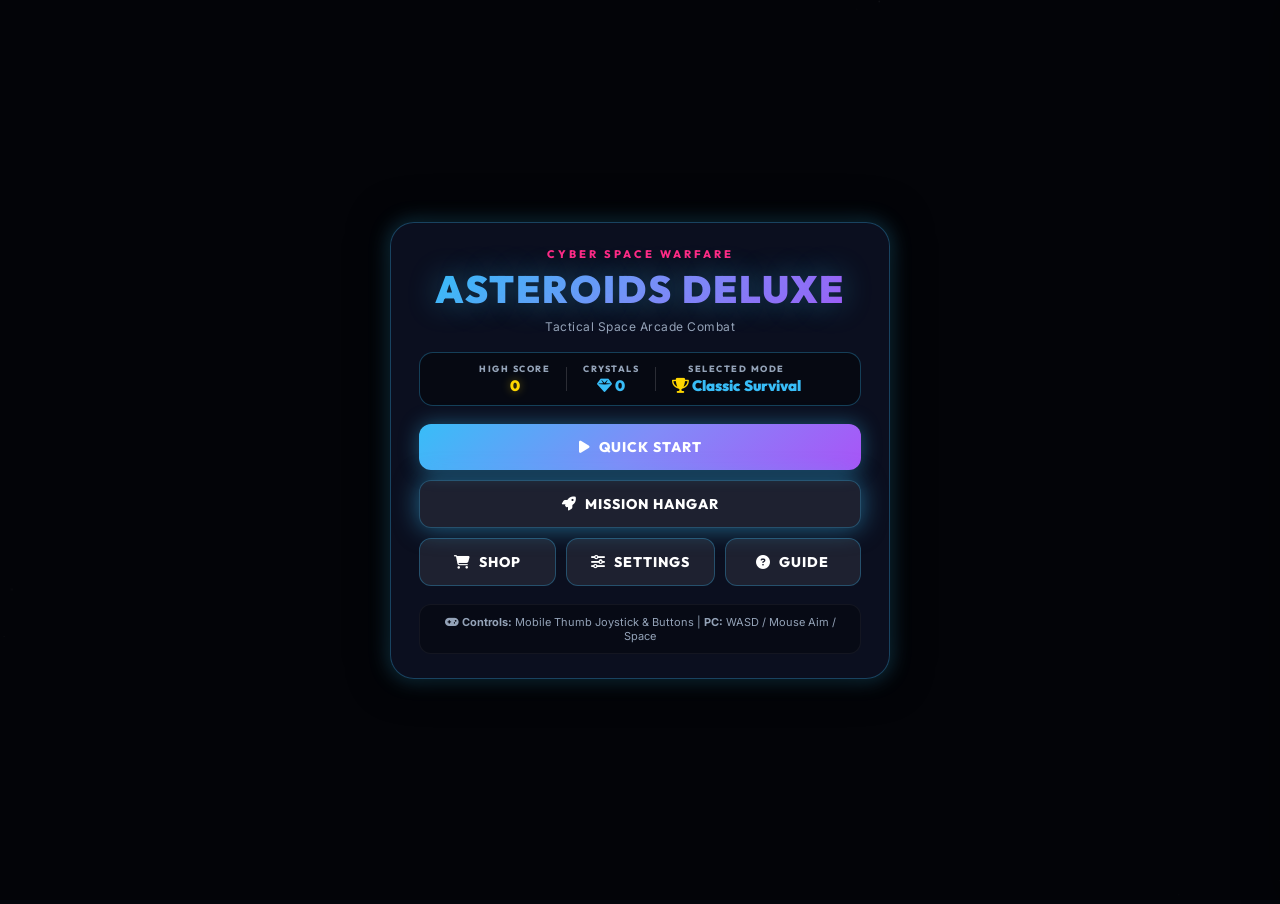
==== commit ab9a7f25: "feat: implement main game engine, player entities, styling, and core gameplay mechanics" ====
--- a/index.html
+++ b/index.html
@@ -40,6 +40,9 @@
         <!-- TOP HUD DISPLAY -->
         <header class="hud-top">
             <div class="hud-group">
+                <button id="hudBackBtn" class="icon-btn btn-hud-back" title="Back to Menu">
+                    <i class="fa-solid fa-arrow-left"></i>
+                </button>
                 <div class="stat-box">
                     <span class="stat-label">SCORE</span>
                     <span class="stat-value" id="scoreDisplay">000,000</span>
@@ -85,6 +88,9 @@
                 <button id="shopBtn" class="icon-btn" title="Upgrade Shop">
                     <i class="fa-solid fa-cart-shopping"></i>
                 </button>
+                <button id="settingsBtn" class="icon-btn" title="Game Settings">
+                    <i class="fa-solid fa-sliders"></i>
+                </button>
                 <button id="soundBtn" class="icon-btn" title="Toggle Sound">
                     <span id="soundIcon"><i class="fa-solid fa-volume-high"></i></span>
                 </button>
@@ -100,11 +106,7 @@
                 <div class="game-logo">
                     <span class="logo-badge">CYBER SPACE WARFARE</span>
                     <h1 class="logo-title">ASTEROIDS DELUXE</h1>
-                </div>
-
-                <div class="vault-balance" id="vaultBalanceCard">
-                    <span>Banked Crystal Vault: <strong class="cyan-text" id="vaultCrystalDisplay"><i class="fa-solid fa-gem"></i> 0</strong></span>
-                    <button id="openShopChipBtn" class="vault-shop-chip"><i class="fa-solid fa-cart-shopping"></i> SHOP</button>
+                    <p class="logo-subtitle">Tactical Space Arcade Combat</p>
                 </div>
 
                 <div class="main-menu-stats-badge">
@@ -114,26 +116,39 @@
                     </div>
                     <div class="stat-divider"></div>
                     <div class="mini-stat">
+                        <span class="lbl">CRYSTALS</span>
+                        <span class="val cyan-text" id="vaultCrystalDisplay"><i class="fa-solid fa-gem"></i> 0</span>
+                    </div>
+                    <div class="stat-divider"></div>
+                    <div class="mini-stat">
                         <span class="lbl">SELECTED MODE</span>
-                        <span class="val cyan-text" id="mainSelectedMode"><i class="fa-solid fa-trophy text-gold"></i> Classic Survival</span>
+                        <span class="val cyan-text" id="mainSelectedMode"><i class="fa-solid fa-trophy text-gold"></i> Survival</span>
                     </div>
                 </div>
 
                 <!-- MAIN MENU ACTION BUTTONS -->
                 <div class="main-menu-actions">
-                    <button id="openHangarBtn" class="btn btn-primary btn-main-play">
-                        <i class="fa-solid fa-rocket"></i> PLAY GAME
-                    </button>
-                    <button id="startShopBtn" class="btn btn-secondary btn-main-shop">
-                        <i class="fa-solid fa-cart-shopping"></i> UPGRADE SHOP
-                    </button>
-                    <button id="helpBtn" class="btn btn-secondary btn-main-help">
-                        <i class="fa-solid fa-circle-question"></i> HOW TO PLAY
-                    </button>
+                    <button id="quickStartBtn" class="btn btn-primary btn-main-play">
+                        <i class="fa-solid fa-play"></i> QUICK START
+                    </button>
+                    <button id="openHangarBtn" class="btn btn-secondary btn-main-play">
+                        <i class="fa-solid fa-rocket"></i> MISSION HANGAR
+                    </button>
+                    <div class="main-menu-sub-actions">
+                        <button id="startShopBtn" class="btn btn-secondary btn-main-shop">
+                            <i class="fa-solid fa-cart-shopping"></i> SHOP
+                        </button>
+                        <button id="settingsMenuBtn" class="btn btn-secondary btn-main-settings">
+                            <i class="fa-solid fa-sliders"></i> SETTINGS
+                        </button>
+                        <button id="helpBtn" class="btn btn-secondary btn-main-help">
+                            <i class="fa-solid fa-circle-question"></i> GUIDE
+                        </button>
+                    </div>
                 </div>
 
                 <div class="controls-guide">
-                    <span><i class="fa-solid fa-gamepad"></i> <strong>Controls:</strong> Mobile Thumb Joystick & Action Buttons | <strong>PC:</strong> WASD / Space / Shift</span>
+                    <span><i class="fa-solid fa-gamepad"></i> <strong>Controls:</strong> Mobile Thumb Joystick & Buttons | <strong>PC:</strong> WASD / Mouse Aim / Space</span>
                 </div>
             </div>
         </div>
@@ -367,6 +382,35 @@
             </div>
         </div>
 
+        <!-- GAME SETTINGS MODAL -->
+        <div id="settingsModal" class="overlay-screen">
+            <div class="screen-card settings-card">
+                <div class="drawer-header">
+                    <h2><i class="fa-solid fa-sliders"></i> GAME & CONTROL SETTINGS</h2>
+                    <button id="closeSettingsBtn" class="close-btn">&times;</button>
+                </div>
+                
+                <div class="settings-group">
+                    <div class="setting-row">
+                        <div class="setting-info">
+                            <label for="sensitivitySlider" class="setting-label">
+                                <i class="fa-solid fa-gauge-high text-cyan"></i> Control Sensitivity
+                            </label>
+                            <p class="setting-desc">Adjust steering & aiming response speed (0.5x – 3.0x)</p>
+                        </div>
+                        <div class="setting-control">
+                            <input type="range" id="sensitivitySlider" min="0.5" max="3.0" step="0.1" value="1.0" class="cyber-range" />
+                            <span id="sensitivityVal" class="setting-value-badge">1.0x</span>
+                        </div>
+                    </div>
+                </div>
+
+                <button id="saveSettingsBtn" class="btn btn-primary" style="align-self: center; margin-top: 10px;">
+                    <i class="fa-solid fa-check"></i> SAVE & APPLY
+                </button>
+            </div>
+        </div>
+
         <!-- HOW TO PLAY & CONTROLS TUTORIAL MODAL -->
         <div id="helpModal" class="overlay-screen">
             <div class="screen-card help-card">
@@ -406,43 +450,72 @@
             </div>
         </div>
 
-        <!-- PAUSE & GAME OVER MODAL -->
+        <!-- PAUSE MODAL -->
         <div id="statusModal" class="overlay-screen">
             <div class="screen-card modal-card">
-                <div class="modal-icon-badge" id="modalIconBox">
-                    <i class="fa-solid fa-pause" id="modalIconFa"></i>
-                </div>
-                <h1 class="modal-title" id="modalTitle">GAME OVER</h1>
-                <p class="modal-subtitle" id="modalSubtitle">Your starfighter was destroyed in the deep void.</p>
+                <div class="modal-icon-badge">
+                    <i class="fa-solid fa-pause text-cyan"></i>
+                </div>
+                <h1 class="modal-title">GAME PAUSED</h1>
+                <p class="modal-subtitle">Mission on hold. Resume when ready, Commander.</p>
+
+                <div class="modal-button-group">
+                    <button id="resumeBtn" class="btn btn-primary">
+                        <i class="fa-solid fa-play"></i> RESUME MISSION
+                    </button>
+                    <button id="restartBtn" class="btn btn-secondary">
+                        <i class="fa-solid fa-rotate-right"></i> RESTART RUN
+                    </button>
+                    <button id="modalShopBtn" class="btn btn-secondary">
+                        <i class="fa-solid fa-cart-shopping"></i> UPGRADE SHOP
+                    </button>
+                    <button id="hangarBtn" class="btn btn-secondary">
+                        <i class="fa-solid fa-rocket"></i> MISSION HANGAR
+                    </button>
+                </div>
+            </div>
+        </div>
+
+        <!-- DEDICATED GAME OVER SCREEN -->
+        <div id="gameOverModal" class="overlay-screen">
+            <div class="screen-card modal-card game-over-card">
+                <div class="modal-icon-badge game-over-badge" id="goIconBox">
+                    <i class="fa-solid fa-skull text-danger"></i>
+                </div>
+                <h1 class="modal-title game-over-title" id="goTitle">GAME OVER</h1>
+                <p class="modal-subtitle" id="goSubtitle">Your starfighter was destroyed in the deep void.</p>
 
                 <div class="stats-summary-grid">
                     <div class="summary-box">
-                        <span class="summary-num gold-text" id="summaryScore">0</span>
+                        <span class="summary-num gold-text" id="goScore">0</span>
                         <span class="summary-lbl">FINAL SCORE</span>
                     </div>
                     <div class="summary-box">
-                        <span class="summary-num cyan-text" id="summaryWave">1</span>
+                        <span class="summary-num cyan-text" id="goWave">1</span>
                         <span class="summary-lbl">WAVE REACHED</span>
                     </div>
                     <div class="summary-box">
-                        <span class="summary-num purple-text" id="summaryAsteroids">0</span>
-                        <span class="summary-lbl">TARGETS ELIMINATED</span>
+                        <span class="summary-num purple-text" id="goTargets">0</span>
+                        <span class="summary-lbl">TARGETS DESTROYED</span>
+                    </div>
+                    <div class="summary-box">
+                        <span class="summary-num cyan-text" id="goCrystals"><i class="fa-solid fa-gem"></i> 0</span>
+                        <span class="summary-lbl">RUN CRYSTALS</span>
                     </div>
                 </div>
 
                 <div class="modal-button-group">
-                    <button id="resumeBtn" class="btn btn-primary" style="display: none;">
-                        <i class="fa-solid fa-play"></i> Resume
-                    </button>
-                    <button id="restartBtn" class="btn btn-primary">
-                        <i class="fa-solid fa-rotate-right"></i> Play Again
-                    </button>
-                    <button id="modalShopBtn" class="btn btn-secondary">
-                        <i class="fa-solid fa-cart-shopping"></i> Upgrade Shop
-                    </button>
-                    <button id="hangarBtn" class="btn btn-secondary">
-                        <i class="fa-solid fa-rocket"></i> Hangar
-                    </button>
+                    <button id="goRestartBtn" class="btn btn-primary btn-game-over-primary">
+                        <i class="fa-solid fa-rotate-right"></i> PLAY AGAIN
+                    </button>
+                    <div class="game-over-sub-actions">
+                        <button id="goShopBtn" class="btn btn-secondary">
+                            <i class="fa-solid fa-cart-shopping"></i> UPGRADE SHOP
+                        </button>
+                        <button id="goHangarBtn" class="btn btn-secondary">
+                            <i class="fa-solid fa-rocket"></i> HANGAR
+                        </button>
+                    </div>
                 </div>
             </div>
         </div>
--- a/css/style.css
+++ b/css/style.css
@@ -30,6 +30,22 @@
     --transition: all 0.3s cubic-bezier(0.4, 0, 0.2, 1);
 }
 
+/* Custom Translucent Scrollbars */
+::-webkit-scrollbar {
+    width: 6px;
+    height: 6px;
+}
+::-webkit-scrollbar-track {
+    background: transparent;
+}
+::-webkit-scrollbar-thumb {
+    background: rgba(56, 189, 248, 0.35);
+    border-radius: 6px;
+}
+::-webkit-scrollbar-thumb:hover {
+    background: rgba(56, 189, 248, 0.65);
+}
+
 button {
     background: none;
     border: none;
@@ -335,6 +351,10 @@
     box-sizing: border-box;
 }
 
+.hud-top.hidden {
+    display: none !important;
+}
+
 .hud-top * {
     pointer-events: auto;
 }
@@ -429,6 +449,17 @@
     transform: scale(0.95);
 }
 
+.btn-hud-back {
+    border-color: rgba(56, 189, 248, 0.4);
+    background: rgba(13, 18, 36, 0.9);
+}
+
+.btn-hud-back:hover {
+    border-color: var(--neon-cyan);
+    color: var(--neon-cyan);
+    box-shadow: 0 0 20px rgba(56, 189, 248, 0.6);
+}
+
 .boss-health-container {
     background: rgba(15, 5, 10, 0.85);
     border: 1px solid var(--neon-danger);
@@ -511,25 +542,69 @@
     }
 
     .overlay-screen {
-        align-items: flex-start;
+        align-items: center;
         padding: 10px 8px;
     }
 
     .screen-card {
-        padding: 16px;
+        padding: 14px 18px;
         gap: 10px;
-        max-height: none;
+        max-height: calc(100vh - 16px);
         margin: auto;
         touch-action: pan-y !important;
         -webkit-overflow-scrolling: touch;
     }
 
+    .main-menu-card {
+        max-width: 440px;
+        padding: 12px 16px;
+        gap: 8px;
+    }
+
     .logo-badge {
+        font-size: 8px;
+        letter-spacing: 2px;
+    }
+
+    .logo-title {
+        font-size: 22px;
+    }
+
+    .logo-subtitle {
+        font-size: 9.5px;
+        margin-top: 0;
+    }
+
+    .main-menu-stats-badge {
+        padding: 4px 10px;
+        gap: 10px;
+    }
+
+    .mini-stat .lbl {
+        font-size: 7.5px;
+    }
+
+    .mini-stat .val {
+        font-size: 12px;
+    }
+
+    .main-menu-actions {
+        gap: 6px;
+    }
+
+    .btn-main-play {
+        padding: 9px;
+        font-size: 12px;
+    }
+
+    .main-menu-sub-actions .btn {
+        padding: 7px;
+        font-size: 10px;
+    }
+
+    .controls-guide {
         font-size: 9px;
-    }
-
-    .logo-title {
-        font-size: 24px;
+        padding: 4px 8px;
     }
 
     .section-title {
@@ -648,16 +723,17 @@
     background: var(--surface-glass);
     border: 1px solid var(--surface-border);
     border-radius: 24px;
-    padding: 32px;
+    padding: 24px 28px;
     max-width: 680px;
     width: 100%;
     box-shadow: 0 0 40px rgba(0, 0, 0, 0.8), var(--shadow-neon);
     display: flex;
     flex-direction: column;
-    gap: 20px;
+    gap: 16px;
     animation: fadeIn 0.3s cubic-bezier(0.4, 0, 0.2, 1);
-    max-height: 90vh;
+    max-height: calc(100vh - 36px);
     overflow-y: auto;
+    overscroll-behavior: contain;
     margin: auto;
     touch-action: pan-y !important;
     -webkit-overflow-scrolling: touch;
@@ -690,6 +766,13 @@
     text-shadow: 0 0 30px rgba(56, 189, 248, 0.4);
 }
 
+.logo-subtitle {
+    font-size: 12px;
+    color: #94a3b8;
+    letter-spacing: 0.5px;
+    margin-top: 2px;
+}
+
 .section-title {
     font-family: var(--font-heading);
     font-size: 13px;
@@ -702,10 +785,10 @@
 
 /* MAIN MENU CARD STYLES */
 .main-menu-card {
-    max-width: 520px;
+    max-width: 500px;
     align-items: center;
     text-align: center;
-    gap: 22px;
+    gap: 18px;
 }
 
 .main-menu-stats-badge {
@@ -750,29 +833,41 @@
 .main-menu-actions {
     display: flex;
     flex-direction: column;
-    gap: 12px;
-    width: 100%;
+    gap: 10px;
+    width: 100%;
+}
+
+.main-menu-sub-actions {
+    display: flex;
+    gap: 10px;
+    width: 100%;
+}
+
+.main-menu-sub-actions .btn {
+    flex: 1;
+    justify-content: center;
 }
 
 .btn-main-play {
-    padding: 16px;
-    font-size: 16px;
+    padding: 15px;
+    font-size: 15px;
     justify-content: center;
     letter-spacing: 2px;
     box-shadow: 0 0 25px rgba(56, 189, 248, 0.5);
+    width: 100%;
 }
 
 .btn-main-shop, .btn-main-help {
-    padding: 13px;
-    font-size: 13px;
+    padding: 12px;
+    font-size: 12.5px;
     justify-content: center;
 }
 
 /* HANGAR CARD & MISSION SELECTOR STYLES */
 .hangar-card {
     max-width: 820px;
-    padding: 24px 28px;
-    gap: 18px;
+    padding: 18px 24px;
+    gap: 12px;
 }
 
 .hangar-header {
@@ -905,17 +1000,17 @@
 .ship-hangar-display {
     display: flex;
     align-items: center;
-    gap: 16px;
+    gap: 14px;
     background: rgba(0, 0, 0, 0.4);
     border: 1px solid var(--surface-border);
     border-radius: 16px;
-    padding: 12px 16px;
+    padding: 10px 14px;
 }
 
 .ship-canvas-box {
     position: relative;
-    width: 140px;
-    height: 100px;
+    width: 120px;
+    height: 80px;
     background: radial-gradient(circle at center, rgba(56, 189, 248, 0.15), rgba(5, 7, 14, 0.8));
     border: 1px solid rgba(56, 189, 248, 0.3);
     border-radius: 12px;
@@ -926,15 +1021,15 @@
 }
 
 #hangarShipCanvas {
-    width: 140px;
-    height: 100px;
+    width: 120px;
+    height: 80px;
 }
 
 .preview-tag {
     position: absolute;
-    bottom: 4px;
-    right: 6px;
-    font-size: 8px;
+    bottom: 3px;
+    right: 5px;
+    font-size: 7.5px;
     font-weight: 800;
     font-family: var(--font-heading);
     letter-spacing: 1px;
@@ -946,26 +1041,26 @@
     flex: 1;
     display: flex;
     flex-direction: column;
-    gap: 4px;
+    gap: 3px;
 }
 
 .ship-active-name {
     font-family: var(--font-heading);
-    font-size: 16px;
+    font-size: 15px;
     font-weight: 900;
     color: #ffffff;
 }
 
 .ship-active-desc {
-    font-size: 11px;
+    font-size: 10.5px;
     color: #94a3b8;
-    margin-bottom: 4px;
+    margin-bottom: 2px;
 }
 
 .ship-stat-bars {
     display: flex;
     flex-direction: column;
-    gap: 4px;
+    gap: 3px;
 }
 
 .stat-bar-row {
@@ -973,18 +1068,18 @@
     align-items: center;
     gap: 8px;
     font-family: var(--font-heading);
-    font-size: 9px;
+    font-size: 8.5px;
     font-weight: 800;
     color: #cbd5e1;
 }
 
 .stat-bar-row span {
-    width: 70px;
+    width: 65px;
 }
 
 .bar-track {
     flex: 1;
-    height: 6px;
+    height: 5px;
     background: rgba(255, 255, 255, 0.1);
     border-radius: 4px;
     overflow: hidden;
@@ -1006,8 +1101,8 @@
 
 .hangar-actions .btn-launch {
     width: 100%;
-    padding: 16px;
-    font-size: 16px;
+    padding: 13px;
+    font-size: 14px;
     justify-content: center;
     letter-spacing: 2px;
 }
@@ -1016,7 +1111,7 @@
 .ship-select-grid {
     display: grid;
     grid-template-columns: repeat(3, 1fr);
-    gap: 14px;
+    gap: 12px;
     width: 100%;
 }
 
@@ -1024,7 +1119,7 @@
     background: rgba(13, 18, 36, 0.6);
     border: 1px solid var(--surface-border);
     border-radius: 16px;
-    padding: 16px;
+    padding: 12px;
     cursor: pointer;
     transition: var(--transition);
     display: flex;
@@ -1033,7 +1128,7 @@
     text-align: center;
     position: relative;
     overflow: hidden;
-    min-height: 160px;
+    min-height: 135px;
 }
 
 .ship-card:hover {
@@ -1417,6 +1512,99 @@
     box-shadow: 0 0 18px rgba(56, 189, 248, 0.7);
 }
 
+/* SETTINGS MODAL */
+.settings-card {
+    max-width: 520px;
+    padding: 24px;
+}
+
+.settings-group {
+    display: flex;
+    flex-direction: column;
+    gap: 16px;
+    width: 100%;
+    margin-top: 10px;
+}
+
+.setting-row {
+    background: rgba(0, 0, 0, 0.4);
+    border: 1px solid var(--surface-border);
+    border-radius: 14px;
+    padding: 16px;
+    display: flex;
+    flex-direction: column;
+    gap: 12px;
+}
+
+.setting-info {
+    display: flex;
+    flex-direction: column;
+    gap: 4px;
+}
+
+.setting-label {
+    font-family: var(--font-heading);
+    font-size: 14px;
+    font-weight: 800;
+    color: #ffffff;
+    display: flex;
+    align-items: center;
+    gap: 8px;
+}
+
+.setting-desc {
+    font-size: 11px;
+    color: #94a3b8;
+}
+
+.setting-control {
+    display: flex;
+    align-items: center;
+    gap: 14px;
+    width: 100%;
+}
+
+.cyber-range {
+    flex: 1;
+    -webkit-appearance: none;
+    appearance: none;
+    height: 8px;
+    border-radius: 4px;
+    background: rgba(255, 255, 255, 0.15);
+    outline: none;
+    cursor: pointer;
+}
+
+.cyber-range::-webkit-slider-thumb {
+    -webkit-appearance: none;
+    appearance: none;
+    width: 20px;
+    height: 20px;
+    border-radius: 50%;
+    background: var(--neon-cyan);
+    box-shadow: 0 0 12px var(--neon-cyan);
+    cursor: pointer;
+    transition: var(--transition);
+}
+
+.cyber-range::-webkit-slider-thumb:hover {
+    transform: scale(1.2);
+    box-shadow: 0 0 18px var(--neon-cyan);
+}
+
+.setting-value-badge {
+    font-family: var(--font-heading);
+    font-size: 14px;
+    font-weight: 900;
+    color: var(--neon-cyan);
+    min-width: 48px;
+    text-align: center;
+    background: rgba(56, 189, 248, 0.15);
+    border: 1px solid var(--neon-cyan);
+    border-radius: 8px;
+    padding: 4px 8px;
+}
+
 /* HELP MODAL */
 .help-card {
     max-width: 640px;
@@ -1463,6 +1651,51 @@
     text-align: center;
     padding: 28px;
     gap: 16px;
+}
+
+.game-over-card {
+    max-width: 520px;
+    padding: 24px 28px;
+    gap: 16px;
+    background: rgba(10, 12, 24, 0.95);
+    border: 1.5px solid rgba(239, 68, 68, 0.4);
+    box-shadow: 0 0 50px rgba(239, 68, 68, 0.25), 0 0 25px rgba(0, 0, 0, 0.8);
+}
+
+.game-over-badge {
+    background: rgba(239, 68, 68, 0.15) !important;
+    border-color: var(--neon-danger) !important;
+    box-shadow: 0 0 25px rgba(239, 68, 68, 0.5) !important;
+}
+
+.game-over-title {
+    background: linear-gradient(135deg, #ef4444, #ff2a85) !important;
+    -webkit-background-clip: text !important;
+    -webkit-text-fill-color: transparent !important;
+    text-shadow: 0 0 25px rgba(239, 68, 68, 0.4);
+}
+
+.game-over-sub-actions {
+    display: flex;
+    gap: 10px;
+    width: 100%;
+}
+
+.game-over-sub-actions .btn {
+    flex: 1;
+    justify-content: center;
+}
+
+.btn-game-over-primary {
+    padding: 15px;
+    font-size: 15px;
+    letter-spacing: 1.5px;
+    box-shadow: 0 0 25px rgba(56, 189, 248, 0.5);
+    width: 100%;
+}
+
+.green-text {
+    color: var(--neon-green);
 }
 
 .modal-icon-badge {
@@ -1498,7 +1731,7 @@
 
 .stats-summary-grid {
     display: grid;
-    grid-template-columns: repeat(3, 1fr);
+    grid-template-columns: repeat(2, 1fr);
     gap: 10px;
     width: 100%;
     margin: 4px 0;
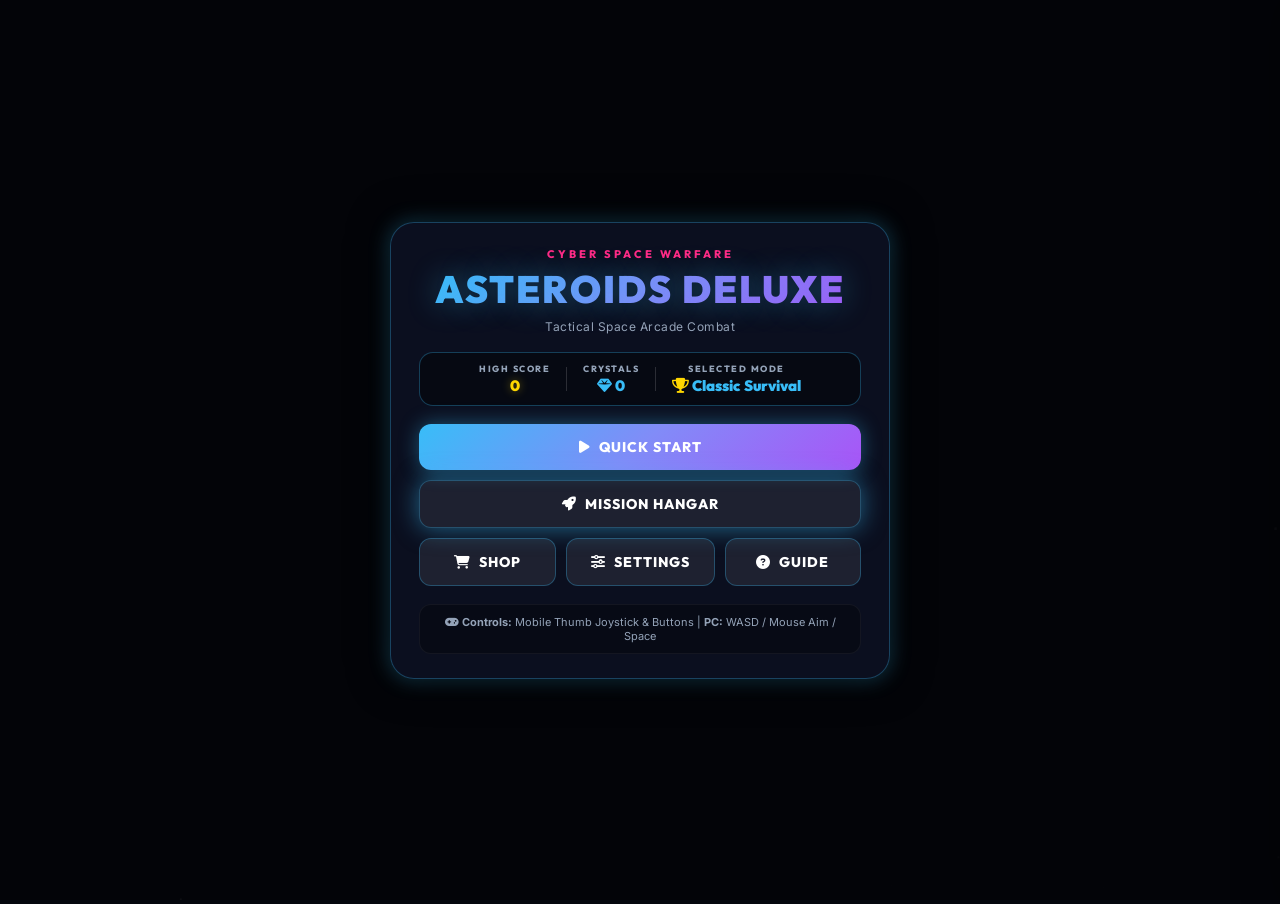
==== commit 952fb28e: "feat: implement core Asteroids game logic, audio, entities, and UI styling" ====
--- a/index.html
+++ b/index.html
@@ -386,21 +386,64 @@
         <div id="settingsModal" class="overlay-screen">
             <div class="screen-card settings-card">
                 <div class="drawer-header">
-                    <h2><i class="fa-solid fa-sliders"></i> GAME & CONTROL SETTINGS</h2>
+                    <h2><i class="fa-solid fa-sliders"></i> GAME & AUDIO SETTINGS</h2>
                     <button id="closeSettingsBtn" class="close-btn">&times;</button>
                 </div>
                 
                 <div class="settings-group">
+                    <!-- Ship Movement / Thruster Speed Slider -->
+                    <div class="setting-row">
+                        <div class="setting-info">
+                            <label for="speedSlider" class="setting-label">
+                                <i class="fa-solid fa-rocket text-pink"></i> Thruster / Ship Speed
+                            </label>
+                            <p class="setting-desc">Adjust starfighter propulsion & max velocity (0.4x – 1.6x)</p>
+                        </div>
+                        <div class="setting-control">
+                            <input type="range" id="speedSlider" min="0.4" max="1.6" step="0.05" value="1.0" class="cyber-range" />
+                            <span id="speedVal" class="setting-value-badge">1.0x</span>
+                        </div>
+                    </div>
+
+                    <!-- Control Sensitivity Slider -->
                     <div class="setting-row">
                         <div class="setting-info">
                             <label for="sensitivitySlider" class="setting-label">
-                                <i class="fa-solid fa-gauge-high text-cyan"></i> Control Sensitivity
+                                <i class="fa-solid fa-gauge-high text-cyan"></i> Steering Sensitivity
                             </label>
                             <p class="setting-desc">Adjust steering & aiming response speed (0.5x – 3.0x)</p>
                         </div>
                         <div class="setting-control">
                             <input type="range" id="sensitivitySlider" min="0.5" max="3.0" step="0.1" value="1.0" class="cyber-range" />
                             <span id="sensitivityVal" class="setting-value-badge">1.0x</span>
+                        </div>
+                    </div>
+
+                    <!-- Background Music Volume Slider -->
+                    <div class="setting-row">
+                        <div class="setting-info">
+                            <label for="musicVolumeSlider" class="setting-label">
+                                <i class="fa-solid fa-music text-purple"></i> Music Volume
+                            </label>
+                            <p class="setting-desc">Cyber synthesizer soundtrack volume (0% – 100%)</p>
+                        </div>
+                        <div class="setting-control">
+                            <input type="range" id="musicVolumeSlider" min="0" max="1" step="0.05" value="0.7" class="cyber-range" />
+                            <span id="musicVolumeVal" class="setting-value-badge">70%</span>
+                        </div>
+                    </div>
+
+                    <!-- SFX Volume Slider -->
+                    <div class="setting-row">
+                        <div class="setting-info">
+                            <label for="sfxVolumeSlider" class="setting-label">
+                                <i class="fa-solid fa-volume-high text-green"></i> Sound Effects (SFX) Volume
+                            </label>
+                            <p class="setting-desc">Laser blasts, explosions, warp phase & alarms (0% – 100%)</p>
+                        </div>
+                        <div class="setting-control">
+                            <input type="range" id="sfxVolumeSlider" min="0" max="1" step="0.05" value="0.8" class="cyber-range" />
+                            <span id="sfxVolumeVal" class="setting-value-badge">80%</span>
                         </div>
                     </div>
                 </div>
--- a/css/style.css
+++ b/css/style.css
@@ -67,30 +67,33 @@
     -webkit-tap-highlight-color: transparent;
 }
 
-/* Allow Touch Scrolling & Dragging on all UI overlays, cards, shop drawers, and buttons */
+/* Allow Touch Scrolling & Dragging on all UI overlays, cards, settings, drawers, and grids */
 .overlay-screen,
+.overlay-screen *,
 .overlay-drawer,
+.overlay-drawer *,
 .drawer-content,
 .screen-card,
 .modal-card,
 .help-card,
+.settings-card,
+.game-over-card,
 .shop-items-grid,
-.mode-selector,
-.mode-tab,
-.ship-card,
-.vault-balance,
-.btn,
-.close-btn,
-.icon-btn,
-.stat-box,
-.hud-top,
+.mode-cards-grid,
+.mode-card,
+.ship-details-box,
+.settings-group,
+.setting-row,
 .help-grid,
-.help-box {
+.help-box,
+.stats-summary-grid,
+.summary-box {
     touch-action: pan-y !important;
     -webkit-overflow-scrolling: touch;
 }
 
-.ship-select-grid {
+.ship-select-grid,
+.ship-select-grid * {
     touch-action: pan-x pan-y !important;
     -webkit-overflow-scrolling: touch;
 }
@@ -1303,17 +1306,26 @@
     position: fixed;
     top: 0;
     right: -420px;
-    width: min(400px, 90vw);
+    width: min(400px, 92vw);
     height: 100vh;
     background: var(--bg-dark);
     border-left: 1px solid var(--surface-border);
     box-shadow: -10px 0 40px rgba(0, 0, 0, 0.8);
     z-index: 120;
     transition: right 0.35s cubic-bezier(0.4, 0, 0.2, 1);
-    padding: 24px;
+    padding: 20px 16px;
     box-sizing: border-box;
     display: flex;
     flex-direction: column;
+    overflow: hidden;
+}
+
+.drawer-content {
+    display: flex;
+    flex-direction: column;
+    height: 100%;
+    max-height: 100%;
+    overflow: hidden;
 }
 
 .overlay-drawer.active {
@@ -1324,13 +1336,14 @@
     display: flex;
     justify-content: space-between;
     align-items: center;
-    padding-bottom: 16px;
+    padding-bottom: 12px;
     border-bottom: 1px solid var(--surface-border);
+    flex-shrink: 0;
 }
 
 .drawer-header h2 {
     font-family: var(--font-heading);
-    font-size: 15px;
+    font-size: 14px;
     font-weight: 800;
     color: var(--neon-cyan);
     display: flex;
@@ -1352,10 +1365,11 @@
 }
 
 .shop-balance {
-    font-size: 14px;
+    font-size: 13px;
     font-weight: 700;
-    padding: 16px 0;
+    padding: 12px 0;
     text-align: center;
+    flex-shrink: 0;
 }
 
 .cyan-text {
@@ -1373,19 +1387,25 @@
 .shop-items-grid {
     display: flex;
     flex-direction: column;
-    gap: 12px;
-    overflow-y: auto;
+    gap: 10px;
+    overflow-y: auto !important;
+    -webkit-overflow-scrolling: touch;
+    touch-action: pan-y !important;
+    overscroll-behavior-y: contain;
     flex: 1;
+    padding-bottom: 16px;
 }
 
 .shop-item {
     background: rgba(13, 18, 36, 0.7);
     border: 1px solid var(--surface-border);
     border-radius: 14px;
-    padding: 14px;
-    display: flex;
-    align-items: center;
-    gap: 12px;
+    padding: 12px;
+    display: flex;
+    align-items: center;
+    gap: 10px;
+    touch-action: pan-y !important;
+    flex-shrink: 0;
 }
 
 .item-icon-box {
@@ -1605,6 +1625,36 @@
     padding: 4px 8px;
 }
 
+#speedSlider::-webkit-slider-thumb {
+    background: var(--neon-pink);
+    box-shadow: 0 0 12px var(--neon-pink);
+}
+#speedVal {
+    color: var(--neon-pink);
+    border-color: var(--neon-pink);
+    background: rgba(255, 42, 133, 0.15);
+}
+
+#musicVolumeSlider::-webkit-slider-thumb {
+    background: var(--neon-purple);
+    box-shadow: 0 0 12px var(--neon-purple);
+}
+#musicVolumeVal {
+    color: var(--neon-purple);
+    border-color: var(--neon-purple);
+    background: rgba(168, 85, 247, 0.15);
+}
+
+#sfxVolumeSlider::-webkit-slider-thumb {
+    background: var(--neon-green);
+    box-shadow: 0 0 12px var(--neon-green);
+}
+#sfxVolumeVal {
+    color: var(--neon-green);
+    border-color: var(--neon-green);
+    background: rgba(0, 245, 212, 0.15);
+}
+
 /* HELP MODAL */
 .help-card {
     max-width: 640px;
@@ -1838,12 +1888,97 @@
     display: none !important;
 }
 
+body.is-mobile #hudBackBtn {
+    display: flex !important;
+    width: 38px;
+    height: 38px;
+    font-size: 16px;
+    margin-right: 6px;
+    z-index: 75;
+    pointer-events: auto !important;
+    touch-action: auto !important;
+}
+
 body.is-mobile #shopBtn {
     display: none !important;
 }
 
+body.is-mobile #settingsBtn {
+    display: flex !important;
+    width: 36px;
+    height: 36px;
+    font-size: 14px;
+}
+
 body.is-mobile .hud-top {
     padding: 6px 10px;
 }
 
-
+@media (max-width: 768px), (max-height: 550px) {
+    .settings-card {
+        padding: 14px 18px;
+        max-width: 540px;
+    }
+    .settings-group {
+        display: grid;
+        grid-template-columns: repeat(auto-fit, minmax(210px, 1fr));
+        gap: 8px;
+    }
+    .setting-row {
+        padding: 9px 12px;
+        gap: 6px;
+    }
+    .setting-label {
+        font-size: 11.5px;
+    }
+    .setting-desc {
+        font-size: 9px;
+    }
+    .setting-value-badge {
+        font-size: 11.5px;
+        min-width: 42px;
+        padding: 2px 6px;
+    }
+    .cyber-range::-webkit-slider-thumb {
+        width: 20px;
+        height: 20px;
+    }
+
+    .game-over-card {
+        max-width: 440px;
+        padding: 12px 16px;
+        gap: 8px;
+    }
+    .game-over-badge {
+        width: 44px !important;
+        height: 44px !important;
+        font-size: 18px !important;
+    }
+    .game-over-title {
+        font-size: 22px !important;
+    }
+    .stats-summary-grid {
+        gap: 6px;
+        margin: 2px 0;
+    }
+    .summary-box {
+        padding: 6px 4px;
+        gap: 2px;
+    }
+    .summary-num {
+        font-size: 14px;
+    }
+    .summary-lbl {
+        font-size: 8px;
+    }
+    .btn-game-over-primary {
+        padding: 9px;
+        font-size: 12px;
+    }
+    .game-over-sub-actions .btn {
+        padding: 7px;
+        font-size: 10px;
+    }
+}
+
+
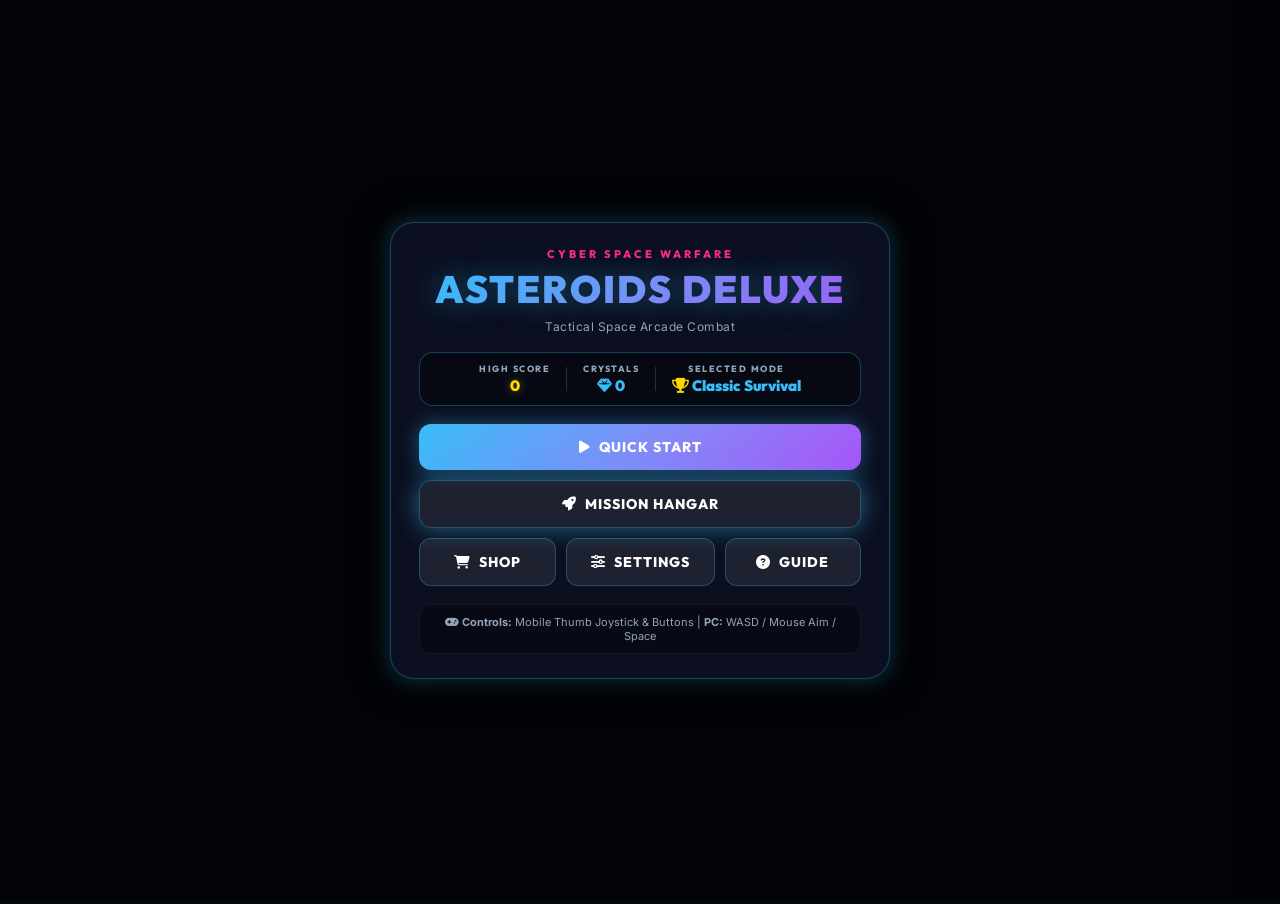
==== commit 9bc347db: "gg" ====
--- a/index.html
+++ b/index.html
@@ -423,9 +423,9 @@
                     <div class="setting-row">
                         <div class="setting-info">
                             <label for="musicVolumeSlider" class="setting-label">
-                                <i class="fa-solid fa-music text-purple"></i> Music Volume
+                                <i class="fa-solid fa-satellite-dish text-purple"></i> Cosmic BGM Volume
                             </label>
-                            <p class="setting-desc">Cyber synthesizer soundtrack volume (0% – 100%)</p>
+                            <p class="setting-desc">Deep-space procedural synthesizer & nebula drone (0% – 100%)</p>
                         </div>
                         <div class="setting-control">
                             <input type="range" id="musicVolumeSlider" min="0" max="1" step="0.05" value="0.7" class="cyber-range" />
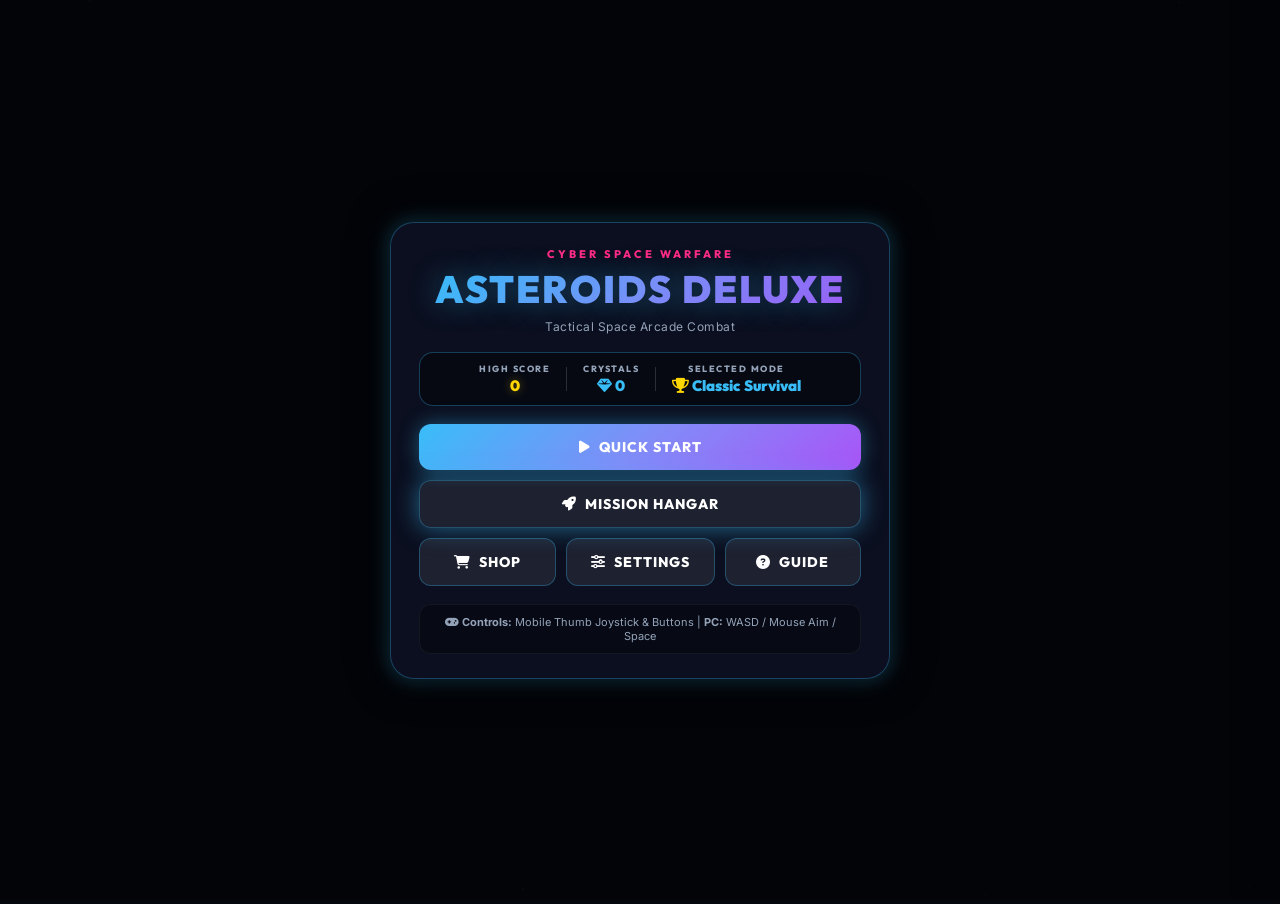
==== commit 5ee46a9a: "feat: add initial styles, entities, game logic, and UI markup for Asteroids game" ====
--- a/index.html
+++ b/index.html
@@ -397,11 +397,11 @@
                             <label for="speedSlider" class="setting-label">
                                 <i class="fa-solid fa-rocket text-pink"></i> Thruster / Ship Speed
                             </label>
-                            <p class="setting-desc">Adjust starfighter propulsion & max velocity (0.4x – 1.6x)</p>
+                            <p class="setting-desc">Adjust starfighter propulsion & max velocity (0.1x – 1.5x)</p>
                         </div>
                         <div class="setting-control">
-                            <input type="range" id="speedSlider" min="0.4" max="1.6" step="0.05" value="1.0" class="cyber-range" />
-                            <span id="speedVal" class="setting-value-badge">1.0x</span>
+                            <input type="range" id="speedSlider" min="0.1" max="1.5" step="0.05" value="1.0" class="cyber-range" />
+                            <span id="speedVal" class="setting-value-badge">1.00x</span>
                         </div>
                     </div>
 
@@ -471,7 +471,7 @@
                     </div>
                     <div class="help-box">
                         <h3><i class="fa-solid fa-mobile-screen-button"></i> Mobile Touch Controls</h3>
-                        <p><strong>Left Thumb Joystick</strong> — Touch Steering & Thrust</p>
+                        <p><strong>Left Thumb Joystick</strong> — Inner Ring: Aim & Steer; Outer: Smooth Thrust</p>
                         <p><strong><i class="fa-solid fa-fire-flame-curved"></i> Button</strong> — Auto Fire</p>
                         <p><strong><i class="fa-solid fa-atom"></i> Button</strong> — Quantum Dash</p>
                         <p><strong><i class="fa-solid fa-bomb"></i> Button</strong> — EMP Bomb Clear</p>
--- a/css/style.css
+++ b/css/style.css
@@ -246,10 +246,11 @@
     top: 50%;
     left: 50%;
     transform: translate(-50%, -50%);
-    width: 60px;
-    height: 60px;
+    width: 36px;
+    height: 36px;
     border-radius: 50%;
-    border: 1px dashed rgba(255, 255, 255, 0.3);
+    border: 1.5px dashed rgba(56, 189, 248, 0.5);
+    pointer-events: none;
 }
 
 .joystick-stick {
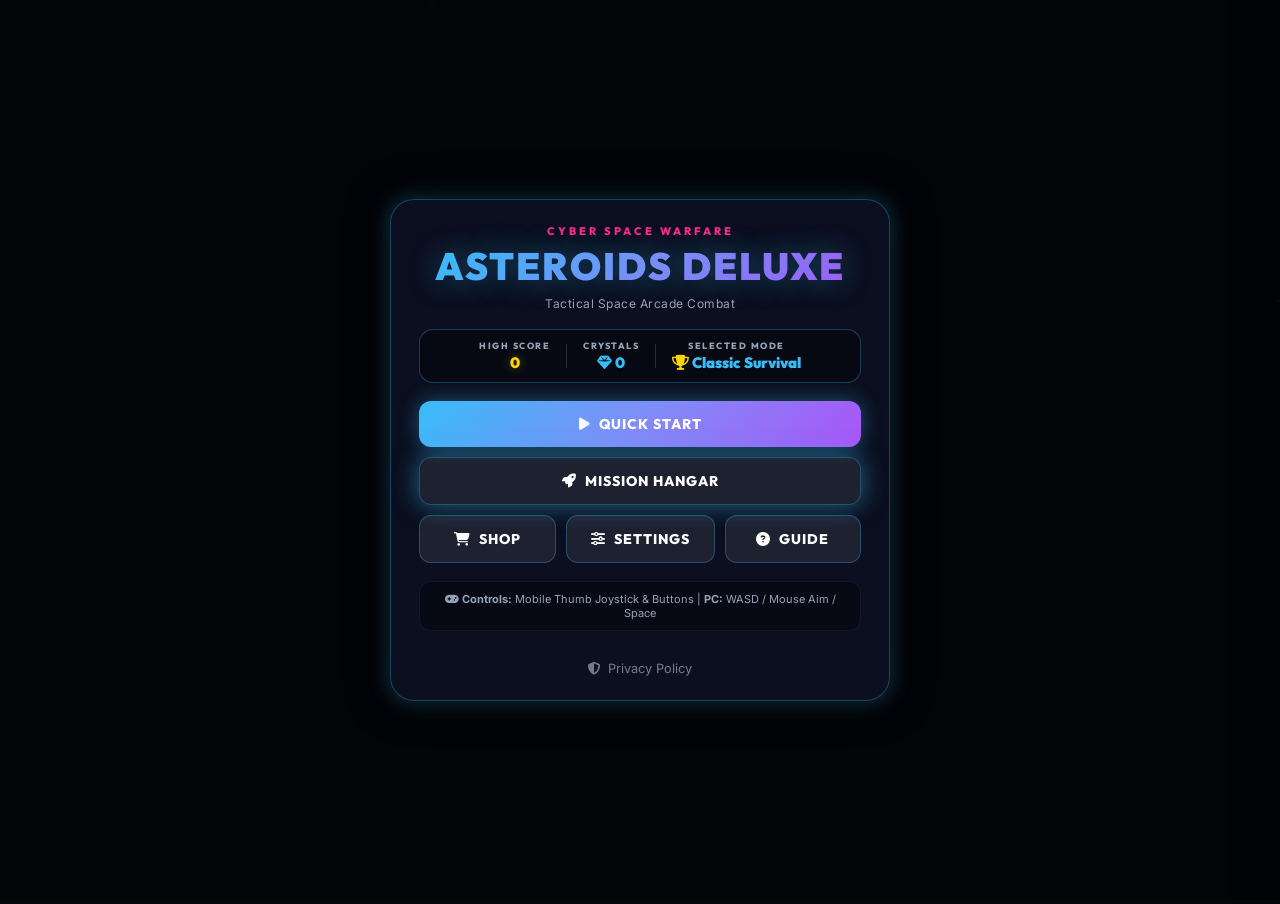
==== commit 39c0e758: "feat: add privacy policy page and link it from the main menu" ====
--- a/index.html
+++ b/index.html
@@ -150,6 +150,12 @@
                 <div class="controls-guide">
                     <span><i class="fa-solid fa-gamepad"></i> <strong>Controls:</strong> Mobile Thumb Joystick & Buttons | <strong>PC:</strong> WASD / Mouse Aim / Space</span>
                 </div>
+
+                <div class="menu-legal-links" style="margin-top: 0.75rem; text-align: center; font-size: 0.8rem;">
+                    <a href="privacy/" style="color: rgba(255, 255, 255, 0.45); text-decoration: none; display: inline-flex; align-items: center; gap: 0.4rem; transition: color 0.2s;" onmouseover="this.style.color='#00f0ff'" onmouseout="this.style.color='rgba(255, 255, 255, 0.45)'">
+                        <i class="fa-solid fa-shield-halved"></i> Privacy Policy
+                    </a>
+                </div>
             </div>
         </div>
 
--- a/css/style.css
+++ b/css/style.css
@@ -369,6 +369,10 @@
     gap: 12px;
 }
 
+.mobile-stat-pill {
+    display: none;
+}
+
 .stat-box {
     background: var(--surface-glass);
     border: 1px solid var(--surface-border);
